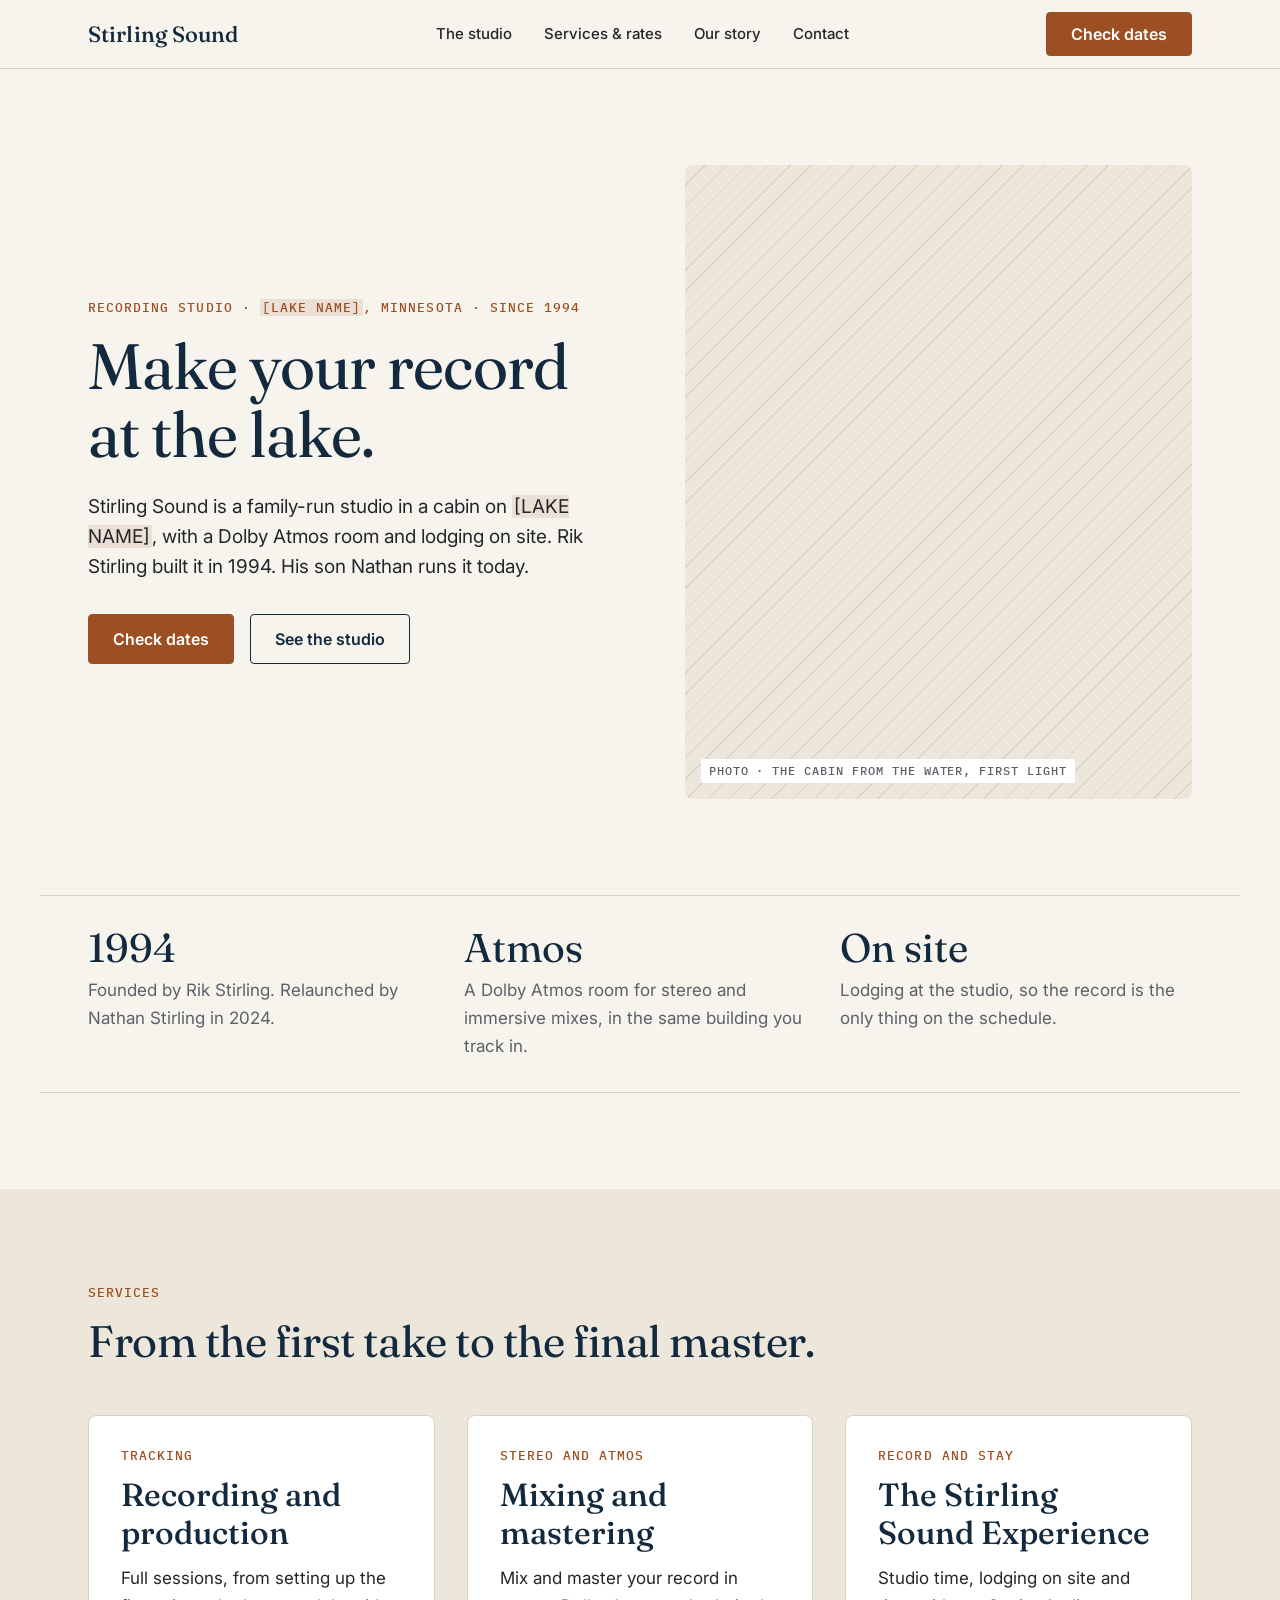
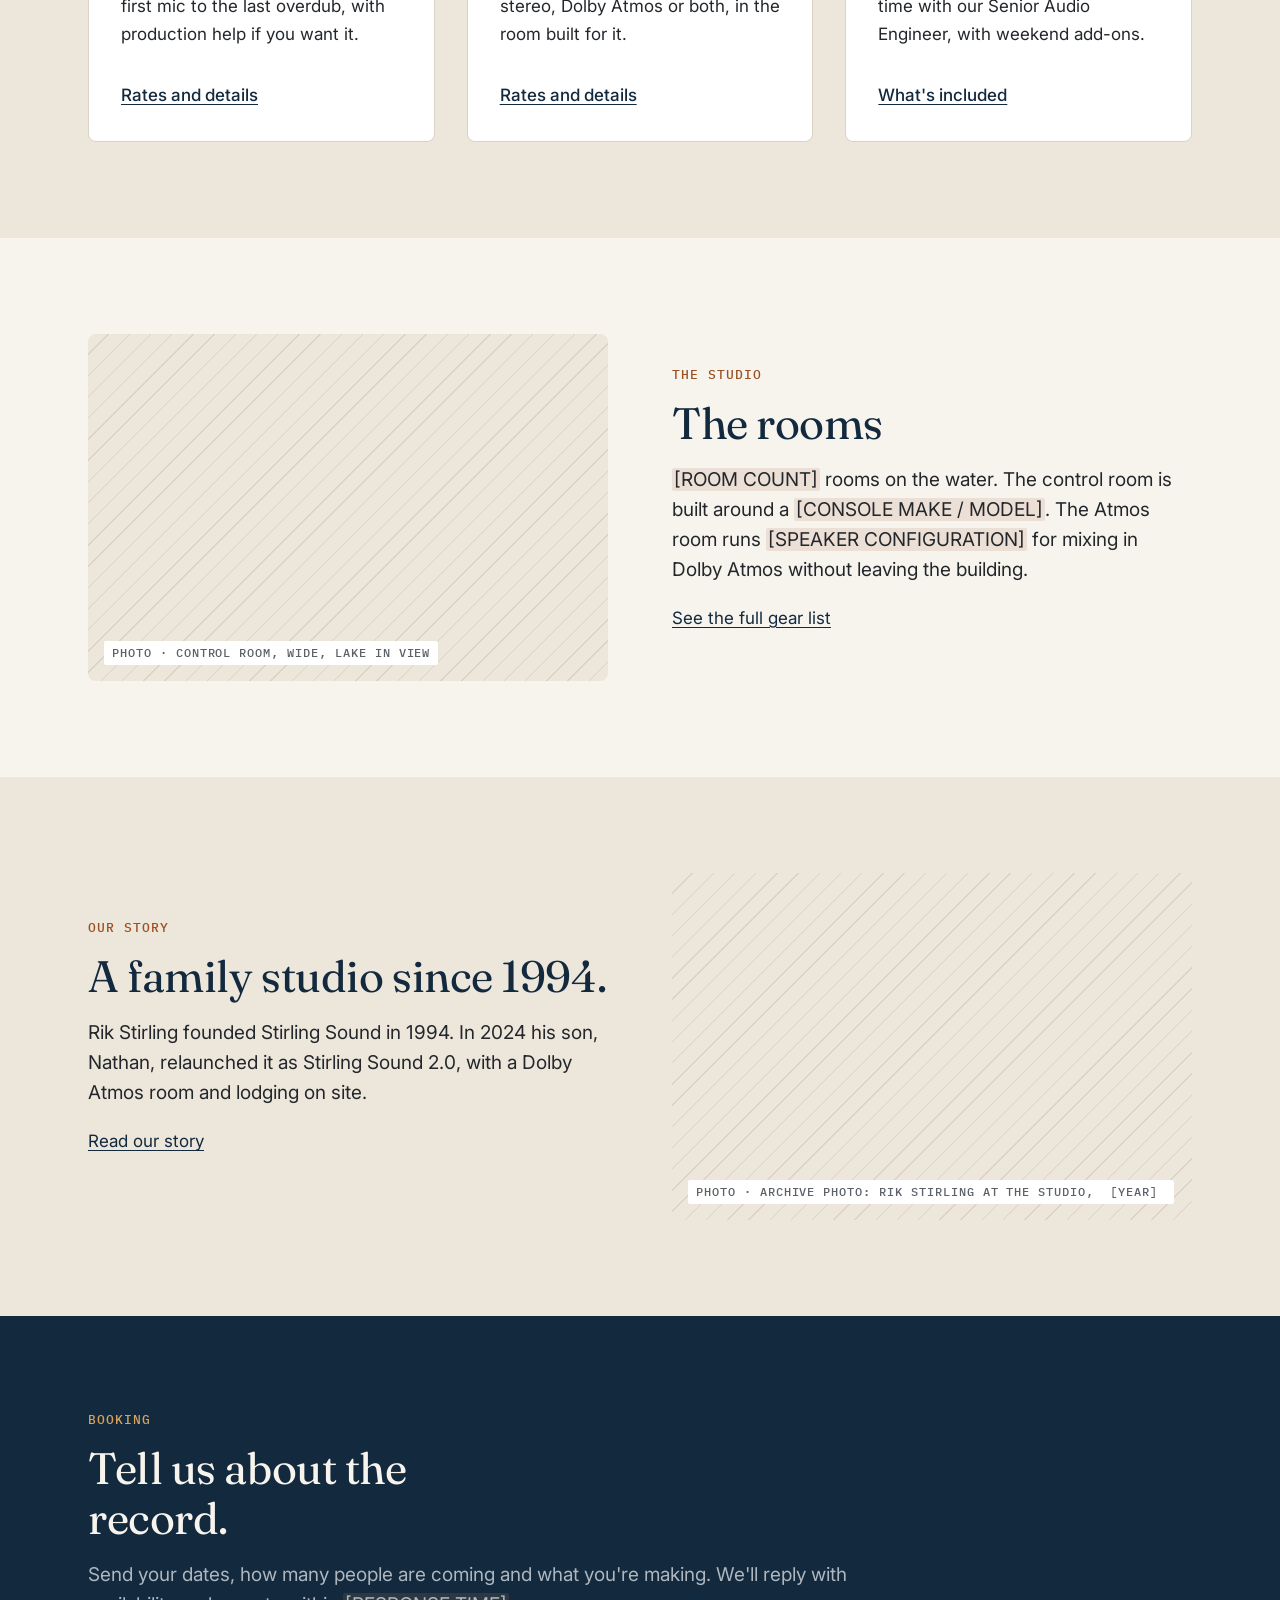
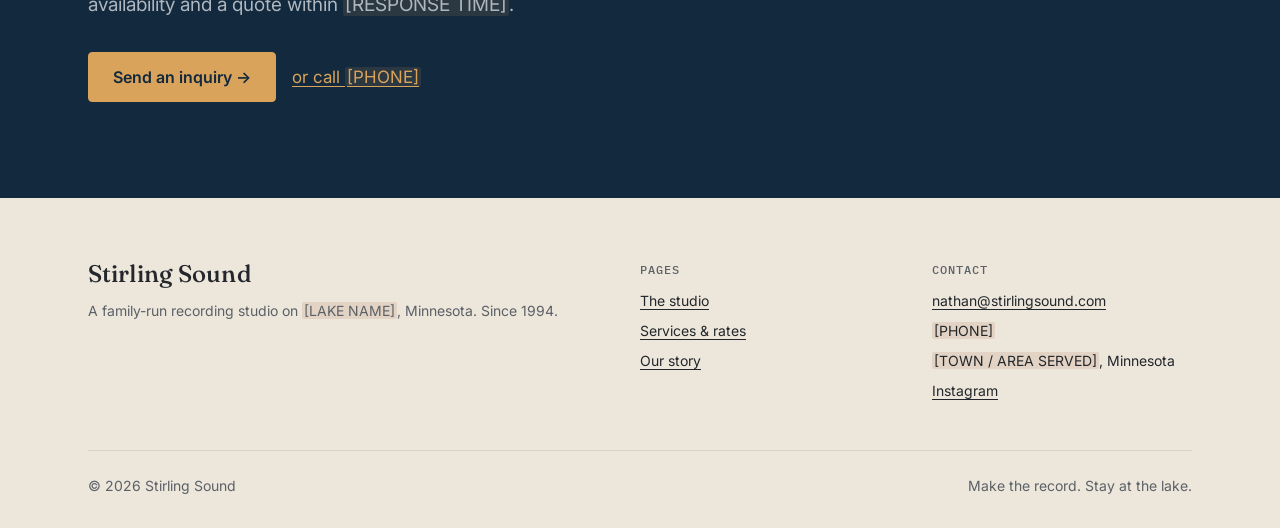
==== index.html @ 642d7609 "Phase 2 draft: Home, Services & rates, Our story, Studio/gear pages Shared header, footer and bookin" ====
<!doctype html>
<html lang="en">
<head>
<meta charset="utf-8">
<meta name="viewport" content="width=device-width, initial-scale=1">
<title>Stirling Sound | Recording studio on a Minnesota lake, since 1994</title>
<meta name="description" content="A family-run recording studio on a Minnesota lake, with a Dolby Atmos room and lodging on site. Since 1994.">
<meta name="robots" content="noindex"><!-- remove at launch -->
<link rel="preconnect" href="https://fonts.googleapis.com">
<link rel="preconnect" href="https://fonts.gstatic.com" crossorigin>
<link href="https://fonts.googleapis.com/css2?family=Fraunces:opsz,wght@9..144,400..600&family=IBM+Plex+Mono:wght@400;500&family=Inter:wght@400;500;600&display=swap" rel="stylesheet">
<link rel="stylesheet" href="css/tokens.css">
<link rel="stylesheet" href="css/base.css">
<link rel="stylesheet" href="css/site.css">
</head>
<body>
<a class="skip" href="#main">Skip to content</a>
<header class="site-header">
  <div class="container">
    <a class="wordmark" href="index.html" aria-current="page">Stirling Sound</a>
    <nav class="nav" aria-label="Main"><a href="gear.html">The studio</a><a href="services.html">Services &amp; rates</a><a href="about.html">Our story</a><a href="mailto:nathan@stirlingsound.com?subject=Studio%20Inquiry">Contact</a></nav>
    <a class="btn header-cta" href="mailto:nathan@stirlingsound.com?subject=Studio%20Inquiry">Check dates</a>
    <details class="menu">
      <summary aria-label="Open menu">Menu</summary>
      <nav class="menu-panel" aria-label="Main (mobile)">
        <a href="index.html" aria-current="page">Home</a><a href="gear.html">The studio</a><a href="services.html">Services &amp; rates</a><a href="about.html">Our story</a><a href="mailto:nathan@stirlingsound.com?subject=Studio%20Inquiry">Contact</a>
        <a class="btn" href="mailto:nathan@stirlingsound.com?subject=Studio%20Inquiry">Check dates</a>
      </nav>
    </details>
  </div>
</header>
<main id="main">

<section class="hero">
  <div class="container hero-grid">
    <div>
      <p class="eyebrow">Recording studio · <span class="tbd">[LAKE NAME]</span>, Minnesota · Since 1994</p>
      <h1>Make your record at the lake.</h1>
      <p class="lead">Stirling Sound is a family-run studio in a cabin on <span class="tbd">[LAKE NAME]</span>, with a Dolby Atmos room and lodging on site. Rik Stirling built it in 1994. His son Nathan runs it today.</p>
      <div class="btn-row"><a class="btn" href="mailto:nathan@stirlingsound.com?subject=Studio%20Inquiry">Check dates</a><a class="btn btn--secondary" href="gear.html">See the studio</a></div>
    </div>
    <div class="ph ph--tall" role="img" aria-label="Photo placeholder: The cabin from the water, first light"><span>Photo · The cabin from the water, first light</span></div>
  </div>
</section>

<section class="section" style="padding-top:0" aria-label="At a glance">
  <div class="container facts">
    <div class="fact"><div class="num">1994</div><p>Founded by Rik Stirling. Relaunched by Nathan Stirling in 2024.</p></div>
    <div class="fact"><div class="num">Atmos</div><p>A Dolby Atmos room for stereo and immersive mixes, in the same building you track in.</p></div>
    <div class="fact"><div class="num">On site</div><p>Lodging at the studio, so the record is the only thing on the schedule.</p></div>
  </div>
</section>

<section class="section section--alt" aria-labelledby="svc-title">
  <div class="container">
    <div class="section-head">
      <p class="eyebrow">Services</p>
      <h2 id="svc-title">From the first take to the final master.</h2>
    </div>
    <div class="grid grid--3">
      <article class="card card--flex">
        <p class="eyebrow">Tracking</p>
        <h3>Recording and production</h3>
        <p>Full sessions, from setting up the first mic to the last overdub, with production help if you want it.</p>
        <a class="card-link" href="services.html#recording">Rates and details</a>
      </article>
      <article class="card card--flex">
        <p class="eyebrow">Stereo and Atmos</p>
        <h3>Mixing and mastering</h3>
        <p>Mix and master your record in stereo, Dolby Atmos or both, in the room built for it.</p>
        <a class="card-link" href="services.html#mixing">Rates and details</a>
      </article>
      <article class="card card--flex">
        <p class="eyebrow">Record and stay</p>
        <h3>The Stirling Sound Experience</h3>
        <p>Studio time, lodging on site and time with our Senior Audio Engineer, with weekend add-ons.</p>
        <a class="card-link" href="services.html#experience">What's included</a>
      </article>
    </div>
  </div>
</section>

<section class="section" aria-labelledby="rooms-title">
  <div class="container split">
    <div class="ph " role="img" aria-label="Photo placeholder: Control room, wide, lake in view"><span>Photo · Control room, wide, lake in view</span></div>
    <div>
      <p class="eyebrow">The studio</p>
      <h2 id="rooms-title">The rooms</h2>
      <p class="lead"><span class="tbd">[ROOM COUNT]</span> rooms on the water. The control room is built around a <span class="tbd">[CONSOLE MAKE / MODEL]</span>. The Atmos room runs <span class="tbd">[SPEAKER CONFIGURATION]</span> for mixing in Dolby Atmos without leaving the building.</p>
      <p><a href="gear.html">See the full gear list</a></p>
    </div>
  </div>
</section>

<section class="section section--alt" aria-labelledby="story-title">
  <div class="container split split--flip">
    <div class="ph " role="img" aria-label="Photo placeholder: Archive photo: Rik Stirling at the studio, [YEAR]"><span>Photo · Archive photo: Rik Stirling at the studio, <span class="tbd">[YEAR]</span></span></div>
    <div>
      <p class="eyebrow">Our story</p>
      <h2 id="story-title">A family studio since 1994.</h2>
      <p class="lead">Rik Stirling founded Stirling Sound in 1994. In 2024 his son, Nathan, relaunched it as Stirling Sound 2.0, with a Dolby Atmos room and lodging on site.</p>
      <p><a href="about.html">Read our story</a></p>
    </div>
  </div>
</section>

<section class="section cta-band" data-theme="lake" aria-labelledby="cta-title">
  <div class="container">
    <p class="eyebrow">Booking</p>
    <h2 id="cta-title">Tell us about the record.</h2>
    <p class="lead">Send your dates, how many people are coming and what you're making. We'll reply with availability and a quote within <span class="tbd">[RESPONSE TIME]</span>.</p>
    <div class="btn-row"><a class="btn" href="mailto:nathan@stirlingsound.com?subject=Studio%20Inquiry">Send an inquiry &rarr;</a><a href="tel:+1[PHONE]">or call <span class="tbd">[PHONE]</span></a></div>
  </div>
</section>
</main>
<footer class="site-footer">
  <div class="container">
    <div class="footer-grid">
      <div class="footer-brand">
        <a class="wordmark" href="index.html">Stirling Sound</a>
        <p>A family-run recording studio on <span class="tbd">[LAKE NAME]</span>, Minnesota. Since 1994.</p>
      </div>
      <div>
        <h2>Pages</h2>
        <ul><li><a href="gear.html">The studio</a></li><li><a href="services.html">Services &amp; rates</a></li><li><a href="about.html">Our story</a></li></ul>
      </div>
      <div>
        <h2>Contact</h2>
        <ul>
          <li><a href="mailto:nathan@stirlingsound.com?subject=Studio%20Inquiry">nathan@stirlingsound.com</a></li>
          <li><span class="tbd">[PHONE]</span></li>
          <li><span class="tbd">[TOWN / AREA SERVED]</span>, Minnesota</li>
          <li><a href="https://www.instagram.com/[INSTAGRAM HANDLE]/">Instagram</a></li>
        </ul>
      </div>
    </div>
    <div class="footer-base"><span>&copy; 2026 Stirling Sound</span><span>Make the record. Stay at the lake.</span></div>
  </div>
</footer>
</body>
</html>
---- css/tokens.css ----
/* ==========================================================================
   Stirling Sound — tokens.css
   Brand tokens for stirlingsound.com (plain HTML/CSS).
   Load fonts first, in <head>:
   <link rel="preconnect" href="https://fonts.googleapis.com">
   <link rel="preconnect" href="https://fonts.gstatic.com" crossorigin>
   <link href="https://fonts.googleapis.com/css2?family=Fraunces:opsz,wght@9..144,400..600&family=IBM+Plex+Mono:wght@400;500&family=Inter:wght@400;500;600&display=swap" rel="stylesheet">
   ========================================================================== */

:root {
  /* ---- Palette (raw) -------------------------------------------------- */
  --lake-900: #13293D;   /* anchor: deep lake navy */
  --lake-700: #1C3A52;   /* raised surfaces on navy */
  --lake-500: #2E6A96;   /* focus ring on light */
  --lake-line: #2E4A61;  /* hairlines on navy (decorative) */
  --pine-800: #1E3B33;   /* dark pine: alternate dark ground */
  --cedar-600: #9C4F22;  /* cedar: CTA on light */
  --cedar-700: #7F3F19;  /* cedar hover / pressed */
  --amber-400: #D9A35B;  /* early light: accent + CTA on dark ONLY */
  --amber-300: #E6B877;  /* amber hover on dark */
  --birch-50: #F7F4EE;   /* page background */
  --mist-100: #ECE6DB;   /* alternate light section */
  --paper: #FFFFFF;      /* cards, fields */
  --charcoal-900: #23272B; /* body text */
  --stone-600: #5B6167;  /* secondary text on light */
  --fog-300: #AEB7BF;    /* secondary text on navy */
  --line-200: #D9D2C5;   /* hairlines on light (decorative) */
  --steel-400: #7D8287;  /* field borders on light (3:1+) */
  --steel-300: #7E93A6;  /* field borders on navy (3:1+) */
  --red-600: #A3261F;
  --red-300: #F0907F;
  --green-600: #2F6B45;
  --green-300: #86C9A0;

  /* ---- Semantic (light / default) ------------------------------------- */
  --color-bg: var(--birch-50);
  --color-surface: var(--paper);
  --color-surface-alt: var(--mist-100);
  --color-text: var(--charcoal-900);          /* 13.7:1 on birch */
  --color-text-muted: var(--stone-600);       /* 5.7:1 on birch */
  --color-heading: var(--lake-900);           /* 13.6:1 on birch */
  --color-accent: var(--cedar-600);           /* 5.4:1 on birch */
  --color-cta-bg: var(--cedar-600);
  --color-cta-bg-hover: var(--cedar-700);
  --color-cta-text: var(--paper);             /* 5.9:1 on cedar */
  --color-link: var(--lake-900);
  --color-line: var(--line-200);
  --color-field-border: var(--steel-400);     /* 3.5:1 on birch */
  --color-focus: var(--lake-500);             /* 5.3:1 on birch */
  --color-error: var(--red-600);
  --color-success: var(--green-600);

  /* ---- Type ----------------------------------------------------------- */
  --font-serif: "Fraunces", Georgia, "Times New Roman", serif;
  --font-sans: "Inter", system-ui, -apple-system, "Segoe UI", Roboto, sans-serif;
  --font-mono: "IBM Plex Mono", ui-monospace, Menlo, Consolas, monospace;

  /* Mobile-first sizes (under 768px) */
  --fs-h1: 2.5rem;     --lh-h1: 1.1;    /* 40/44 */
  --fs-h2: 2rem;       --lh-h2: 1.1875; /* 32/38 */
  --fs-h3: 1.625rem;   --lh-h3: 1.23;   /* 26/32 */
  --fs-h4: 1.3125rem;  --lh-h4: 1.33;   /* 21/28 */
  --fs-h5: 1.125rem;   --lh-h5: 1.44;   /* 18/26 */
  --fs-h6: 1rem;       --lh-h6: 1.5;    /* 16/24 */
  --fs-body-lg: 1.125rem; --lh-body-lg: 1.56; /* 18/28 */
  --fs-body: 1rem;     --lh-body: 1.625;      /* 16/26 */
  --fs-small: 0.875rem; --lh-small: 1.57;     /* 14/22 */
  --fs-label: 0.8125rem; --lh-label: 1.23;    /* 13/16 */
  --fs-label-sm: 0.75rem;                     /* 12/16 */
  --fs-spec: 0.875rem; --lh-spec: 1.57;       /* 14/22 */

  --fw-regular: 400;
  --fw-medium: 500;
  --fw-semibold: 600;
  --tracking-display: -0.015em;
  --tracking-label: 0.08em;

  /* ---- Space, radius, layout ----------------------------------------- */
  --space-1: 4px;  --space-2: 8px;  --space-3: 12px; --space-4: 16px;
  --space-5: 24px; --space-6: 32px; --space-7: 48px; --space-8: 64px;
  --space-9: 96px; --space-10: 128px;

  --radius-sm: 2px;    /* tags */
  --radius-md: 4px;    /* buttons, fields */
  --radius-lg: 8px;    /* cards, framed photos */
  --radius-pill: 999px; /* status pills only */

  --container-max: 1200px;
  --container-wide: 1440px;
  --measure: 68ch;
  --gutter: 20px;
  --section-pad: var(--space-8);

  --shadow-card: 0 1px 2px rgba(19, 41, 61, 0.06), 0 8px 24px rgba(19, 41, 61, 0.08);
  --focus-ring: 2px solid var(--color-focus);
  --focus-offset: 2px;
  --ease: cubic-bezier(0.2, 0, 0, 1);
  --duration: 160ms;
}

/* Desktop sizes (768px and up) */
@media (min-width: 768px) {
  :root {
    --fs-h1: 4rem;       --lh-h1: 1.0625; /* 64/68 */
    --fs-h2: 2.75rem;    --lh-h2: 1.136;  /* 44/50 */
    --fs-h3: 2rem;       --lh-h3: 1.1875; /* 32/38 */
    --fs-h4: 1.5rem;     --lh-h4: 1.25;   /* 24/30 */
    --fs-h5: 1.25rem;    --lh-h5: 1.4;    /* 20/28 */
    --fs-body-lg: 1.1875rem; --lh-body-lg: 1.58; /* 19/30 */
    --fs-body: 1.0625rem;    --lh-body: 1.65;    /* 17/28 */
    --gutter: 48px;
    --section-pad: var(--space-9);
  }
}

/* Dark "lake" sections: add data-theme="lake" (or .section--lake) to any block */
[data-theme="lake"],
.section--lake {
  --color-bg: var(--lake-900);
  --color-surface: var(--lake-700);
  --color-surface-alt: var(--pine-800);
  --color-text: var(--birch-50);              /* 13.6:1 */
  --color-text-muted: var(--fog-300);         /* 7.3:1 */
  --color-heading: var(--birch-50);
  --color-accent: var(--amber-400);           /* 6.6:1 */
  --color-cta-bg: var(--amber-400);
  --color-cta-bg-hover: var(--amber-300);
  --color-cta-text: var(--lake-900);          /* 6.6:1 on amber */
  --color-link: var(--amber-400);
  --color-line: var(--lake-line);
  --color-field-border: var(--steel-300);     /* 3.7:1 on lake-700 */
  --color-focus: var(--amber-400);
  --color-error: var(--red-300);
  --color-success: var(--green-300);
  background: var(--color-bg);
  color: var(--color-text);
}
---- css/base.css ----
/* Stirling Sound — base styles. Load after tokens.css.
   Uses semantic tokens only, so any block with data-theme="lake" flips to the dark palette. */

*, *::before, *::after { box-sizing: border-box; }
html { -webkit-text-size-adjust: 100%; scroll-behavior: smooth; }
@media (prefers-reduced-motion: reduce) { html { scroll-behavior: auto; } *, *::before, *::after { transition: none !important; } }
body {
  margin: 0;
  background: var(--color-bg);
  color: var(--color-text);
  font: var(--fw-regular) var(--fs-body)/var(--lh-body) var(--font-sans);
  -webkit-font-smoothing: antialiased;
}
img, video, svg { display: block; max-width: 100%; height: auto; }

/* ---- Type ---------------------------------------------------------- */
h1, h2, h3, h4 { font-family: var(--font-serif); color: var(--color-heading); margin: 0; }
h1 { font-size: var(--fs-h1); line-height: var(--lh-h1); font-weight: 400; letter-spacing: var(--tracking-display); }
h2 { font-size: var(--fs-h2); line-height: var(--lh-h2); font-weight: 400; letter-spacing: -0.01em; }
h3 { font-size: var(--fs-h3); line-height: var(--lh-h3); font-weight: 500; }
h4 { font-size: var(--fs-h4); line-height: var(--lh-h4); font-weight: 500; }
h5, h6 { font-family: var(--font-sans); font-weight: var(--fw-semibold); color: var(--color-heading); margin: 0; }
h5 { font-size: var(--fs-h5); line-height: var(--lh-h5); }
h6 { font-size: var(--fs-h6); line-height: var(--lh-h6); }
p { margin: 0 0 1em; max-width: var(--measure); }
.lead { font-size: var(--fs-body-lg); line-height: var(--lh-body-lg); }
.small { font-size: var(--fs-small); line-height: var(--lh-small); }
.muted { color: var(--color-text-muted); }
.eyebrow {
  font: var(--fw-medium) var(--fs-label)/var(--lh-label) var(--font-mono);
  letter-spacing: var(--tracking-label); text-transform: uppercase;
  color: var(--color-accent); margin: 0 0 var(--space-4);
}
.label-sm { font: var(--fw-medium) var(--fs-label-sm)/1.33 var(--font-mono); letter-spacing: var(--tracking-label); text-transform: uppercase; color: var(--color-text-muted); }
.spec { font: var(--fw-regular) var(--fs-spec)/var(--lh-spec) var(--font-mono); font-variant-numeric: tabular-nums; }

a { color: var(--color-link); text-decoration: underline; text-decoration-thickness: 1px; text-underline-offset: 3px; }
a:hover { text-decoration-color: var(--color-accent); text-decoration-thickness: 2px; }
:focus-visible { outline: var(--focus-ring); outline-offset: var(--focus-offset); }

/* ---- Layout -------------------------------------------------------- */
.container { width: 100%; max-width: var(--container-max); margin-inline: auto; padding-inline: var(--gutter); }
.container--wide { max-width: var(--container-wide); }
.section { padding-block: var(--section-pad); background: var(--color-bg); color: var(--color-text); }
.section--alt { background: var(--color-surface-alt); }
.stack > * + * { margin-top: var(--space-5); }

/* ---- Buttons ------------------------------------------------------- */
.btn {
  display: inline-flex; align-items: center; justify-content: center; gap: var(--space-2);
  min-height: 48px; padding: 14px var(--space-5);
  border: 1.5px solid var(--color-cta-bg); border-radius: var(--radius-md);
  background: var(--color-cta-bg); color: var(--color-cta-text);
  font: var(--fw-semibold) 1rem/1.25 var(--font-sans); text-decoration: none; cursor: pointer;
  transition: background-color var(--duration) var(--ease), border-color var(--duration) var(--ease), color var(--duration) var(--ease);
}
.btn:hover { background: var(--color-cta-bg-hover); border-color: var(--color-cta-bg-hover); text-decoration: none; }
.btn--secondary { background: transparent; color: var(--color-heading); border-color: var(--color-heading); }
.btn--secondary:hover { background: var(--color-heading); color: var(--color-bg); border-color: var(--color-heading); }
.btn--block { width: 100%; }
.btn-row { display: flex; flex-wrap: wrap; gap: var(--space-4); align-items: center; }
@media (max-width: 767px) { .btn-row .btn { width: 100%; } }

/* ---- Cards --------------------------------------------------------- */
.card {
  background: var(--color-surface); border: 1px solid var(--color-line);
  border-radius: var(--radius-lg); padding: var(--space-5);
  transition: box-shadow var(--duration) var(--ease);
}
.card:hover { box-shadow: var(--shadow-card); }
@media (min-width: 768px) { .card { padding: var(--space-6); } }
.rate { font: var(--fw-medium) 1.25rem/1.4 var(--font-mono); font-variant-numeric: tabular-nums; color: var(--color-heading); margin: var(--space-5) 0 0; }
.rate small { font-size: var(--fs-label); font-weight: 400; color: var(--color-text-muted); }
.rule-list { list-style: none; padding: 0; margin: var(--space-5) 0; }
.rule-list li { padding: var(--space-3) 0; border-top: 1px solid var(--color-line); }
.rule-list li:last-child { border-bottom: 1px solid var(--color-line); }
.gear-table { width: 100%; border-collapse: collapse; font: var(--fw-regular) var(--fs-spec)/var(--lh-spec) var(--font-mono); font-variant-numeric: tabular-nums; }
.gear-table th { text-align: left; font: var(--fw-medium) var(--fs-label-sm)/1.33 var(--font-mono); letter-spacing: var(--tracking-label); text-transform: uppercase; color: var(--color-text-muted); padding-bottom: var(--space-2); }
.gear-table td { padding: 10px 0; border-top: 1px solid var(--color-line); vertical-align: top; }
.gear-table tr:last-child td { border-bottom: 1px solid var(--color-line); }
.gear-table td:last-child { text-align: right; color: var(--color-text-muted); padding-left: var(--space-4); }
.photo { border-radius: var(--radius-lg); overflow: hidden; }
.photo img { width: 100%; height: 100%; object-fit: cover; }
.scrim { position: relative; }
.scrim::after { content: ""; position: absolute; inset: 0; background: rgba(19, 41, 61, 0.55); pointer-events: none; }

/* ---- Forms --------------------------------------------------------- */
.field { display: grid; gap: var(--space-2); margin-bottom: var(--space-5); }
.field label, .field legend { font: var(--fw-medium) var(--fs-label)/var(--lh-label) var(--font-mono); letter-spacing: var(--tracking-label); text-transform: uppercase; color: var(--color-text); }
.field fieldset { border: 0; padding: 0; margin: 0; }
.req { color: var(--color-accent); }
.input {
  width: 100%; min-height: 48px; padding: 12px 14px;
  background: var(--color-surface); color: var(--color-text);
  border: 1px solid var(--color-field-border); border-radius: var(--radius-md);
  font: var(--fw-regular) 1rem/1.5 var(--font-sans); /* 16px: no iOS zoom */
}
.input::placeholder { color: var(--color-text-muted); }
.input:focus { outline: 2px solid var(--color-focus); outline-offset: 0; border-color: var(--color-focus); }
.input[aria-invalid="true"] { border: 2px solid var(--color-error); }
textarea.input { min-height: 120px; resize: vertical; }
.help { font-size: var(--fs-small); line-height: var(--lh-small); color: var(--color-text-muted); margin: 0; }
.error { font-size: var(--fs-small); line-height: var(--lh-small); color: var(--color-error); font-weight: var(--fw-medium); margin: 0; }
.success { padding: var(--space-5); border: 1px solid var(--color-success); border-radius: var(--radius-md); color: var(--color-success); }
.choice { display: inline-flex; align-items: center; gap: var(--space-2); margin-right: var(--space-5); }
.choice input { width: 20px; height: 20px; accent-color: var(--color-cta-bg); }
.hp { position: absolute; left: -9999px; } /* StaticForms honeypot */
@media (min-width: 768px) { .field-row { display: grid; grid-template-columns: 1fr 1fr; gap: 0 var(--space-5); } }

/* ---- Utilities ----------------------------------------------------- */
.visually-hidden { position: absolute !important; width: 1px; height: 1px; overflow: hidden; clip: rect(0 0 0 0); white-space: nowrap; }
---- css/site.css ----
/* Stirling Sound — site layout. Load after tokens.css and base.css. Semantic tokens only. */

/* ---- Skip link ----------------------------------------------------- */
.skip { position: absolute; left: var(--space-4); top: -100px; z-index: 100; background: var(--color-surface); padding: var(--space-3) var(--space-4); border-radius: var(--radius-md); }
.skip:focus { top: var(--space-4); }

/* ---- Header -------------------------------------------------------- */
.site-header { position: sticky; top: 0; z-index: 50; background: var(--color-bg); border-bottom: 1px solid var(--color-line); }
.site-header .container { display: flex; align-items: center; justify-content: space-between; gap: var(--space-4); min-height: 68px; }
.wordmark { font: 500 1.375rem/1 var(--font-serif); color: var(--color-heading); text-decoration: none; letter-spacing: .005em; white-space: nowrap; }
.wordmark:hover { text-decoration: none; }
.nav { display: none; }
.nav a { color: var(--color-text); text-decoration: none; font-weight: var(--fw-medium); font-size: .9375rem; padding: var(--space-2) 0; }
.nav a:hover { color: var(--color-heading); text-decoration: underline; text-underline-offset: 6px; text-decoration-color: var(--color-accent); }
.nav a[aria-current="page"] { color: var(--color-heading); text-decoration: underline; text-underline-offset: 6px; text-decoration-thickness: 2px; text-decoration-color: var(--color-accent); }
.header-cta { display: none; }

/* Mobile menu (no JS) */
.menu { position: relative; }
.menu summary { list-style: none; cursor: pointer; font: var(--fw-medium) var(--fs-label)/1 var(--font-mono); letter-spacing: var(--tracking-label); text-transform: uppercase; color: var(--color-heading); padding: var(--space-3) var(--space-4); border: 1px solid var(--color-field-border); border-radius: var(--radius-md); min-height: 44px; display: flex; align-items: center; }
.menu summary::-webkit-details-marker { display: none; }
.menu[open] summary { background: var(--color-surface-alt); }
.menu-panel { position: absolute; right: 0; top: calc(100% + var(--space-2)); width: min(86vw, 320px); background: var(--color-surface); border: 1px solid var(--color-line); border-radius: var(--radius-lg); box-shadow: var(--shadow-card); padding: var(--space-4); display: grid; gap: var(--space-1); }
.menu-panel a { color: var(--color-text); text-decoration: none; font-weight: var(--fw-medium); padding: var(--space-3) var(--space-2); border-radius: var(--radius-sm); }
.menu-panel a[aria-current="page"] { color: var(--color-heading); background: var(--color-surface-alt); }
.menu-panel .btn { margin-top: var(--space-3); color: var(--color-cta-text); }

@media (min-width: 900px) {
  .nav { display: flex; gap: var(--space-6); align-items: center; }
  .header-cta { display: inline-flex; min-height: 44px; padding-block: 10px; }
  .menu { display: none; }
}

/* ---- Page hero ----------------------------------------------------- */
.hero { padding-block: var(--space-7) var(--space-8); }
.hero-grid { display: grid; gap: var(--space-6); align-items: center; }
.hero-grid .ph { order: -1; }
.hero h1 { max-width: 14ch; }
.hero .lead { margin-top: var(--space-5); }
.hero .btn-row { margin-top: var(--space-6); }
@media (min-width: 768px) {
  .hero { padding-block: var(--space-9); }
  .hero-grid { grid-template-columns: 1.05fr 1fr; gap: var(--space-8); }
  .hero-grid .ph { order: 0; }
}
.page-hero { padding-block: var(--space-8) var(--space-7); }
.page-hero h1 { max-width: 18ch; }
.page-hero .lead { margin-top: var(--space-5); }
@media (min-width: 768px) { .page-hero { padding-block: var(--space-9) var(--space-8); } }

/* ---- Photo placeholder (replace with <img> when photos arrive) ------ */
.ph { position: relative; background: var(--color-surface-alt); border-radius: var(--radius-lg); overflow: hidden; display: flex; align-items: flex-end; padding: var(--space-4); aspect-ratio: 3 / 2; }
.ph::before { content: ""; position: absolute; inset: 0; background: repeating-linear-gradient(135deg, transparent 0 14px, var(--color-line) 14px 15px); }
.ph span { position: relative; font: var(--fw-medium) var(--fs-label-sm)/1.33 var(--font-mono); letter-spacing: var(--tracking-label); text-transform: uppercase; color: var(--color-text-muted); background: var(--color-surface); padding: 4px 8px; border-radius: var(--radius-sm); }
.ph--tall { aspect-ratio: 4 / 5; }
.ph--wide { aspect-ratio: 16 / 9; }
.ph--square { aspect-ratio: 1; }

/* ---- Section heads and grids --------------------------------------- */
.section-head { max-width: 46rem; margin-bottom: var(--space-7); }
.section-head .lead { margin-top: var(--space-4); }
.grid { display: grid; gap: var(--space-5); }
@media (min-width: 768px) {
  .grid--2 { grid-template-columns: repeat(2, 1fr); }
  .grid--3 { grid-template-columns: repeat(3, 1fr); }
  .grid { gap: var(--space-6); }
}
.split { display: grid; gap: var(--space-6); align-items: center; }
@media (min-width: 768px) { .split { grid-template-columns: 1fr 1fr; gap: var(--space-8); } .split--flip > :first-child { order: 2; } }

/* Fact strip */
.facts { display: grid; gap: var(--space-5); padding-block: var(--space-6); border-block: 1px solid var(--color-line); }
.fact .num { font: 400 2.5rem/1 var(--font-serif); color: var(--color-heading); }
.fact p { margin: var(--space-2) 0 0; color: var(--color-text-muted); }
@media (min-width: 768px) { .facts { grid-template-columns: repeat(3, 1fr); } }

/* Service / room cards */
.card h3, .card h4 { margin-bottom: var(--space-3); }
.card .eyebrow { margin-bottom: var(--space-3); }
.card .ph { margin: calc(var(--space-5) * -1) calc(var(--space-5) * -1) var(--space-5); border-radius: var(--radius-lg) var(--radius-lg) 0 0; }
@media (min-width: 768px) { .card .ph { margin: calc(var(--space-6) * -1) calc(var(--space-6) * -1) var(--space-5); } }
.card-link { margin-top: var(--space-4); display: inline-block; font-weight: var(--fw-medium); }
.card--flex { display: flex; flex-direction: column; }
.card--flex .btn { margin-top: auto; }
.card--feature { border-color: var(--color-surface); }

/* Steps */
.steps { counter-reset: step; list-style: none; padding: 0; margin: 0; display: grid; gap: var(--space-5); }
.steps li { counter-increment: step; padding-top: var(--space-4); border-top: 1px solid var(--color-line); }
.steps li::before { content: "0" counter(step); display: block; font: var(--fw-medium) var(--fs-label)/1 var(--font-mono); letter-spacing: var(--tracking-label); color: var(--color-accent); margin-bottom: var(--space-3); }
.steps h3 { font-size: var(--fs-h4); line-height: var(--lh-h4); margin-bottom: var(--space-2); }
.steps p { margin: 0; }
@media (min-width: 768px) { .steps { grid-template-columns: repeat(4, 1fr); } }

/* Timeline */
.timeline { list-style: none; padding: 0; margin: 0; }
.timeline li { display: grid; gap: var(--space-2); padding-block: var(--space-6); border-top: 1px solid var(--color-line); }
.timeline li:last-child { border-bottom: 1px solid var(--color-line); }
.timeline .year { font: 400 3rem/1 var(--font-serif); color: var(--color-heading); }
.timeline h3 { font-size: var(--fs-h4); line-height: var(--lh-h4); margin-bottom: var(--space-2); }
.timeline p { margin: 0; }
@media (min-width: 768px) { .timeline li { grid-template-columns: 12rem 1fr; gap: var(--space-7); } .timeline .year { font-size: 4rem; } }

/* Person */
.person .ph { margin-bottom: var(--space-5); }
.person h3 { font-size: var(--fs-h4); line-height: var(--lh-h4); }
.person .role { margin: var(--space-1) 0 var(--space-4); }

/* Gear page */
.gear-nav { display: flex; flex-wrap: wrap; gap: var(--space-2); margin-top: var(--space-6); }
.gear-nav a { font: var(--fw-medium) var(--fs-label-sm)/1 var(--font-mono); letter-spacing: var(--tracking-label); text-transform: uppercase; text-decoration: none; color: var(--color-heading); border: 1px solid var(--color-field-border); border-radius: var(--radius-sm); padding: 10px 12px; }
.gear-nav a:hover { background: var(--color-heading); color: var(--color-bg); }
.gear-group { scroll-margin-top: 96px; }
.gear-group h3 { margin-bottom: var(--space-4); }
.note { margin-top: var(--space-6); padding: var(--space-5); background: var(--color-surface-alt); border-radius: var(--radius-md); }
.note p:last-child { margin-bottom: 0; }

/* Booking CTA band */
.cta-band h2 { max-width: 16ch; }
.cta-band .lead { color: var(--color-text-muted); margin-top: var(--space-4); }
.cta-band .btn-row { margin-top: var(--space-6); }

/* ---- Footer -------------------------------------------------------- */
.site-footer { background: var(--color-surface-alt); padding-block: var(--space-8) var(--space-6); font-size: var(--fs-small); line-height: var(--lh-small); }
.footer-grid { display: grid; gap: var(--space-6); }
.footer-grid h2 { font: var(--fw-medium) var(--fs-label-sm)/1.33 var(--font-mono); letter-spacing: var(--tracking-label); text-transform: uppercase; color: var(--color-text-muted); margin-bottom: var(--space-3); }
.footer-grid ul { list-style: none; padding: 0; margin: 0; display: grid; gap: var(--space-2); }
.footer-grid a { color: var(--color-text); }
.footer-brand .wordmark { font-size: 1.5rem; }
.footer-brand p { margin-top: var(--space-3); color: var(--color-text-muted); }
.footer-base { margin-top: var(--space-7); padding-top: var(--space-5); border-top: 1px solid var(--color-line); color: var(--color-text-muted); display: flex; flex-wrap: wrap; justify-content: space-between; gap: var(--space-3); }
@media (min-width: 768px) { .footer-grid { grid-template-columns: 2fr 1fr 1fr; } }

/* Placeholder marker: anything still waiting on the client */
.tbd { background: color-mix(in srgb, var(--color-accent) 12%, transparent); border-radius: 2px; padding: 0 2px; }

/* Spacing between a headline and the paragraph under it */
h1 + .lead, h2 + .lead, h2 + p { margin-top: var(--space-4); }
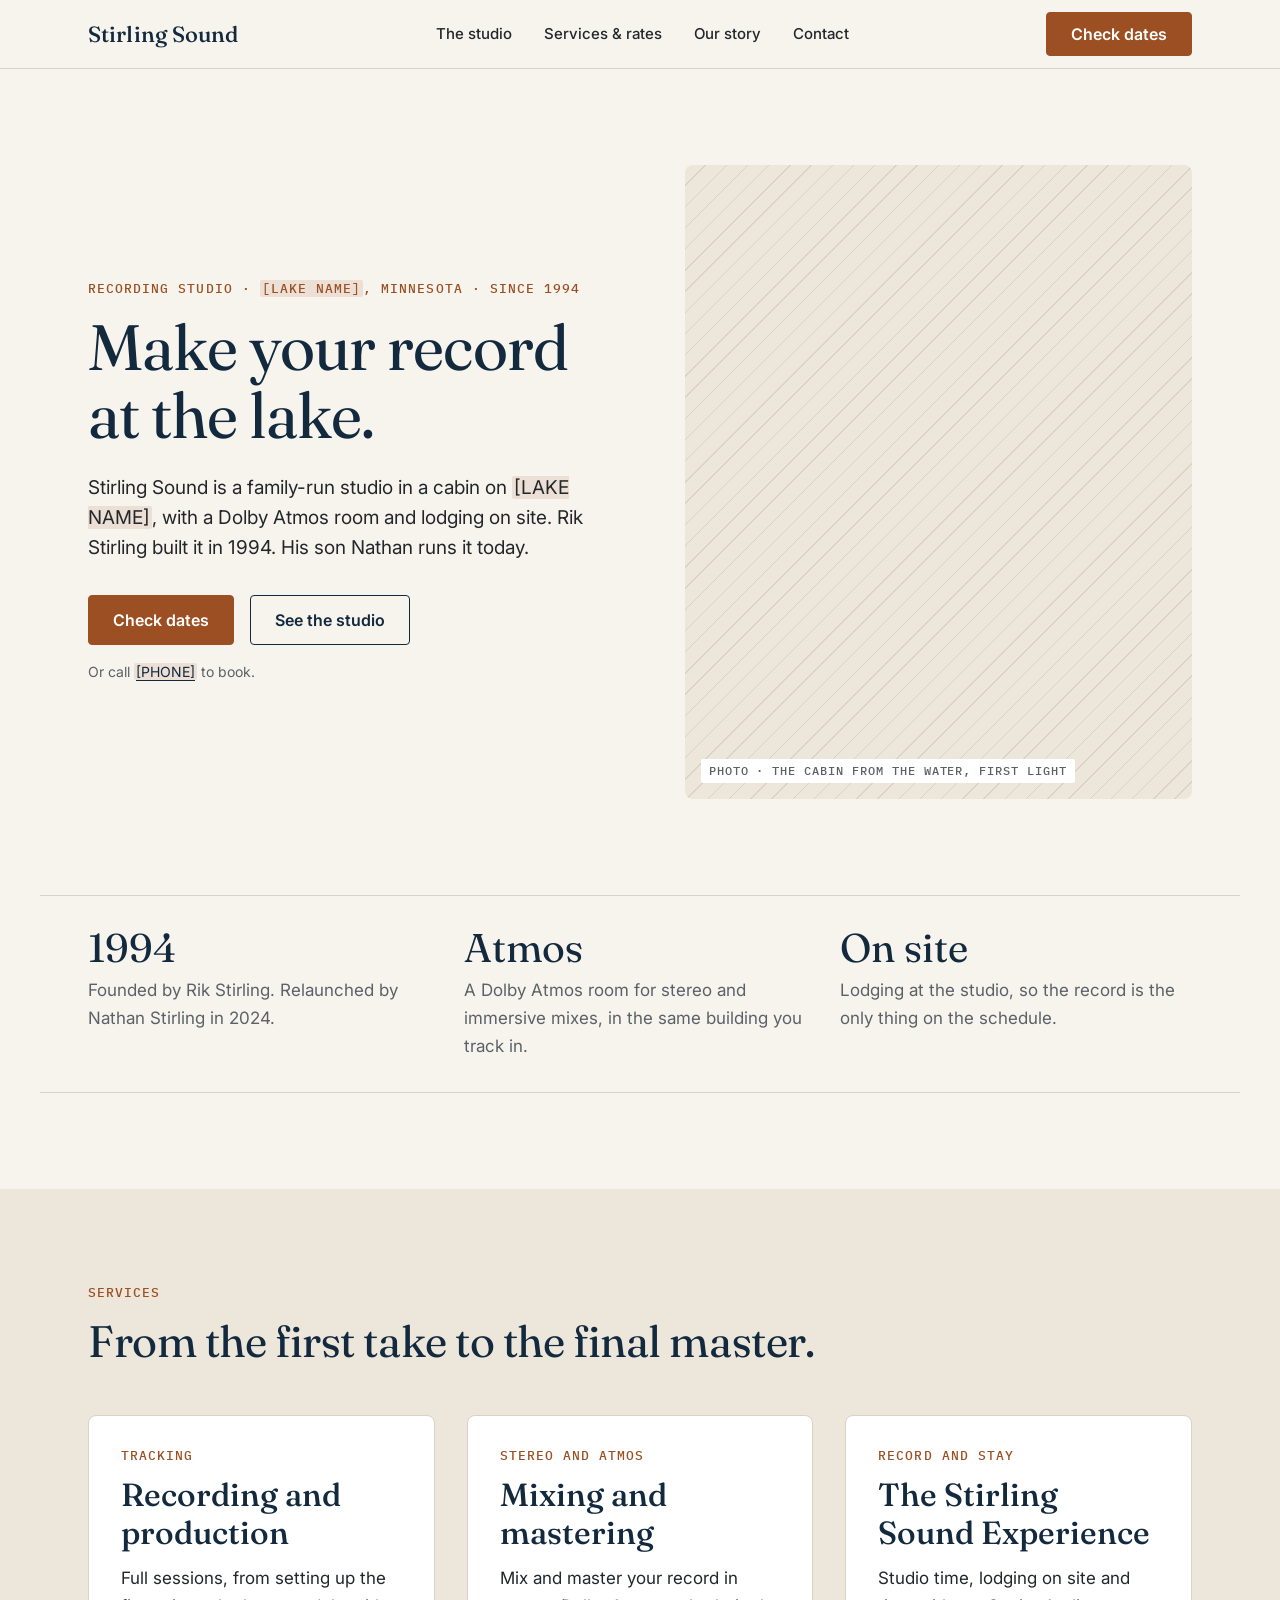
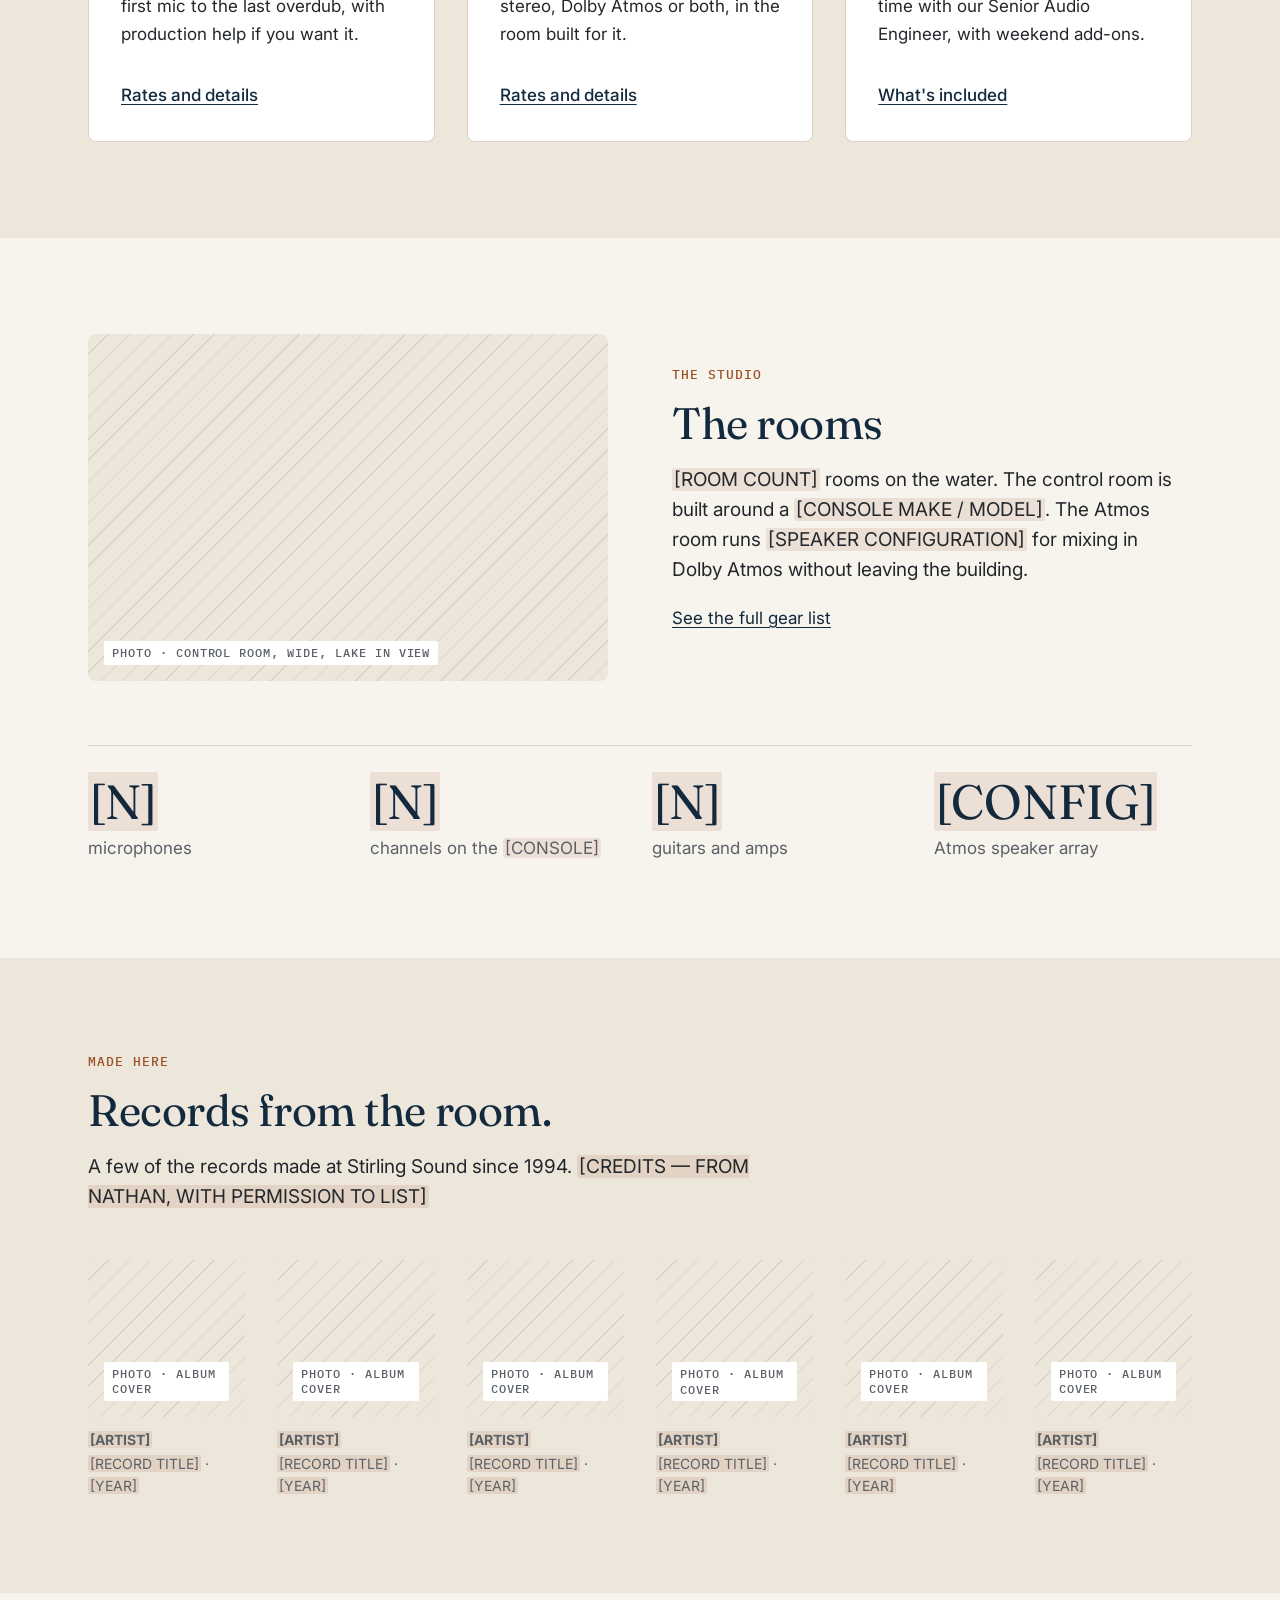
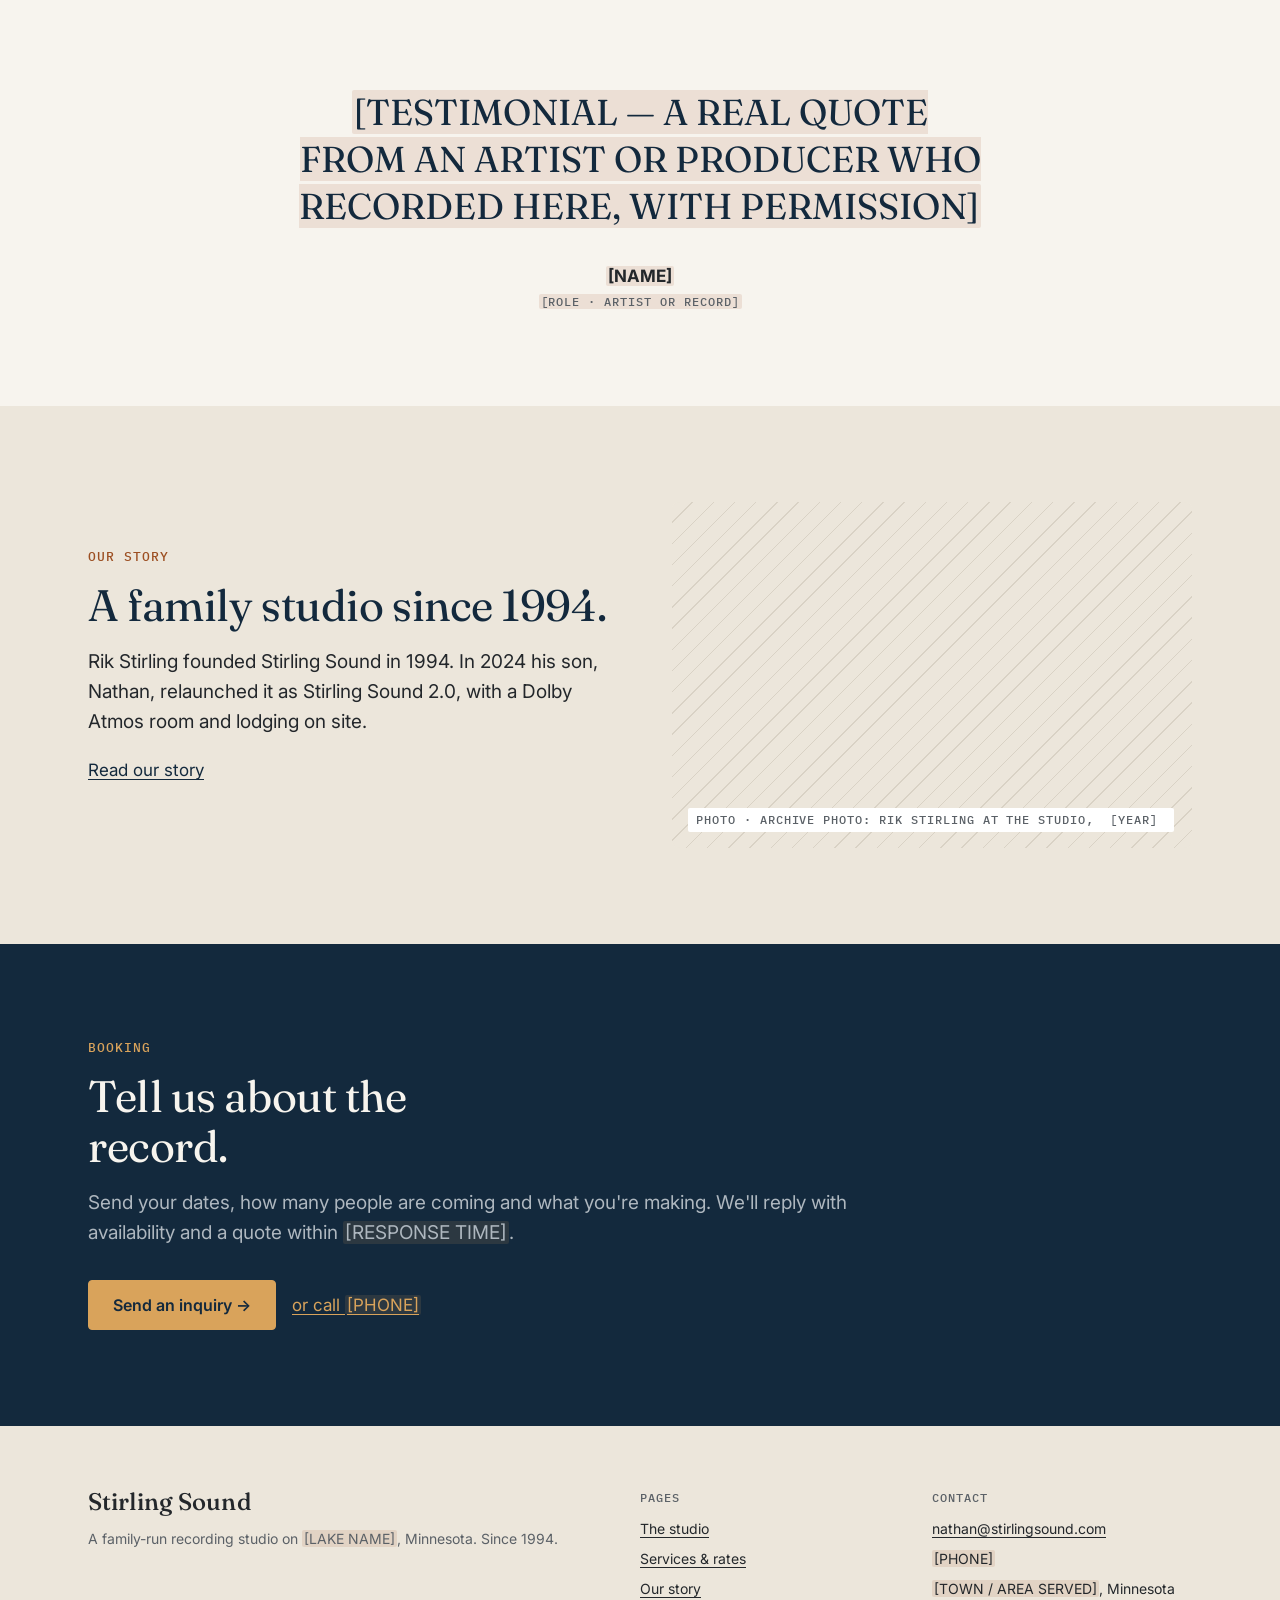
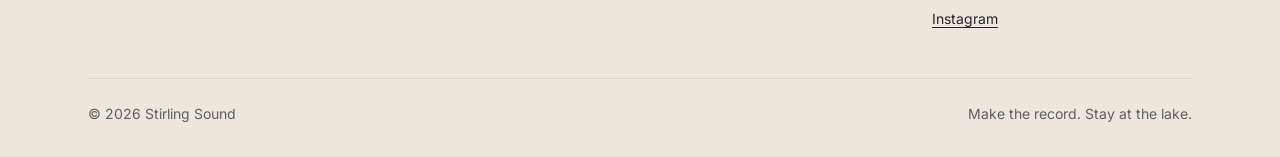
==== commit 4fa1cfe1: "Add credits, gear stats, testimonial, room facts, floor plan and gallery sections Home: hero phone l" ====
--- a/index.html
+++ b/index.html
@@ -38,6 +38,7 @@
       <h1>Make your record at the lake.</h1>
       <p class="lead">Stirling Sound is a family-run studio in a cabin on <span class="tbd">[LAKE NAME]</span>, with a Dolby Atmos room and lodging on site. Rik Stirling built it in 1994. His son Nathan runs it today.</p>
       <div class="btn-row"><a class="btn" href="mailto:nathan@stirlingsound.com?subject=Studio%20Inquiry">Check dates</a><a class="btn btn--secondary" href="gear.html">See the studio</a></div>
+      <p class="hero-call small muted">Or call <a href="tel:+1[PHONE]"><span class="tbd">[PHONE]</span></a> to book.</p>
     </div>
     <div class="ph ph--tall" role="img" aria-label="Photo placeholder: The cabin from the water, first light"><span>Photo · The cabin from the water, first light</span></div>
   </div>
@@ -90,6 +91,36 @@
       <p><a href="gear.html">See the full gear list</a></p>
     </div>
   </div>
+  <div class="container">
+    <ul class="stats" aria-label="Gear at a glance">
+      <li><span class="num"><span class="tbd">[N]</span></span> microphones</li>
+      <li><span class="num"><span class="tbd">[N]</span></span> channels on the <span class="tbd">[CONSOLE]</span></li>
+      <li><span class="num"><span class="tbd">[N]</span></span> guitars and amps</li>
+      <li><span class="num"><span class="tbd">[CONFIG]</span></span> Atmos speaker array</li>
+    </ul>
+  </div>
+</section>
+
+<section class="section section--alt" aria-labelledby="made-title">
+  <div class="container">
+    <div class="section-head">
+      <p class="eyebrow">Made here</p>
+      <h2 id="made-title">Records from the room.</h2>
+      <p class="lead">A few of the records made at Stirling Sound since 1994. <span class="tbd">[CREDITS — FROM NATHAN, WITH PERMISSION TO LIST]</span></p>
+    </div>
+    <ul class="covers"><li><figure><div class="ph ph--square" role="img" aria-label="Photo placeholder: Album cover"><span>Photo · Album cover</span></div><figcaption><strong><span class="tbd">[ARTIST]</span></strong><span><span class="tbd">[RECORD TITLE]</span> · <span class="tbd">[YEAR]</span></span></figcaption></figure></li><li><figure><div class="ph ph--square" role="img" aria-label="Photo placeholder: Album cover"><span>Photo · Album cover</span></div><figcaption><strong><span class="tbd">[ARTIST]</span></strong><span><span class="tbd">[RECORD TITLE]</span> · <span class="tbd">[YEAR]</span></span></figcaption></figure></li><li><figure><div class="ph ph--square" role="img" aria-label="Photo placeholder: Album cover"><span>Photo · Album cover</span></div><figcaption><strong><span class="tbd">[ARTIST]</span></strong><span><span class="tbd">[RECORD TITLE]</span> · <span class="tbd">[YEAR]</span></span></figcaption></figure></li><li><figure><div class="ph ph--square" role="img" aria-label="Photo placeholder: Album cover"><span>Photo · Album cover</span></div><figcaption><strong><span class="tbd">[ARTIST]</span></strong><span><span class="tbd">[RECORD TITLE]</span> · <span class="tbd">[YEAR]</span></span></figcaption></figure></li><li><figure><div class="ph ph--square" role="img" aria-label="Photo placeholder: Album cover"><span>Photo · Album cover</span></div><figcaption><strong><span class="tbd">[ARTIST]</span></strong><span><span class="tbd">[RECORD TITLE]</span> · <span class="tbd">[YEAR]</span></span></figcaption></figure></li><li><figure><div class="ph ph--square" role="img" aria-label="Photo placeholder: Album cover"><span>Photo · Album cover</span></div><figcaption><strong><span class="tbd">[ARTIST]</span></strong><span><span class="tbd">[RECORD TITLE]</span> · <span class="tbd">[YEAR]</span></span></figcaption></figure></li></ul>
+  </div>
+</section>
+
+<!-- Testimonials: real quotes only, attributed, with written permission. -->
+<section class="section" aria-labelledby="quote-title">
+  <div class="container">
+    <h2 id="quote-title" class="visually-hidden">What artists say</h2>
+    <figure class="quote">
+      <blockquote><p><span class="tbd">[TESTIMONIAL — A REAL QUOTE FROM AN ARTIST OR PRODUCER WHO RECORDED HERE, WITH PERMISSION]</span></p></blockquote>
+      <figcaption><strong><span class="tbd">[NAME]</span></strong><span class="label-sm"><span class="tbd">[ROLE · ARTIST OR RECORD]</span></span></figcaption>
+    </figure>
+  </div>
 </section>
 
 <section class="section section--alt" aria-labelledby="story-title">
@@ -130,7 +161,7 @@
           <li><a href="mailto:nathan@stirlingsound.com?subject=Studio%20Inquiry">nathan@stirlingsound.com</a></li>
           <li><span class="tbd">[PHONE]</span></li>
           <li><span class="tbd">[TOWN / AREA SERVED]</span>, Minnesota</li>
-          <li><a href="https://www.instagram.com/[INSTAGRAM HANDLE]/">Instagram</a></li>
+          <li><a href="https://www.instagram.com/stirlingsound/">Instagram</a></li>
         </ul>
       </div>
     </div>
--- a/css/site.css
+++ b/css/site.css
@@ -136,3 +136,41 @@
 
 /* Spacing between a headline and the paragraph under it */
 h1 + .lead, h2 + .lead, h2 + p { margin-top: var(--space-4); }
+
+/* ---- Hero phone line ----------------------------------------------- */
+.hero-call { margin: var(--space-4) 0 0; }
+
+/* ---- Gear by the numbers ------------------------------------------- */
+.stats { list-style: none; padding: var(--space-6) 0 0; margin: var(--space-8) 0 0; border-top: 1px solid var(--color-line); display: grid; grid-template-columns: repeat(2, minmax(0, 1fr)); gap: var(--space-5); color: var(--color-text-muted); }
+.stats .num { display: block; font: 400 2.25rem/1 var(--font-serif); color: var(--color-heading); margin-bottom: var(--space-2); font-variant-numeric: lining-nums tabular-nums; }
+@media (min-width: 768px) { .stats { grid-template-columns: repeat(4, minmax(0, 1fr)); } .stats .num { font-size: 3rem; } }
+
+/* ---- Made here: album covers --------------------------------------- */
+.covers { list-style: none; padding: 0; margin: 0; display: grid; grid-template-columns: repeat(2, minmax(0, 1fr)); gap: var(--space-5) var(--space-4); }
+.covers figure { margin: 0; }
+.covers img, .covers .ph { aspect-ratio: 1; border-radius: var(--radius-sm); }
+.covers figcaption { margin-top: var(--space-3); display: grid; gap: 2px; font-size: var(--fs-small); line-height: var(--lh-small); }
+.covers figcaption span { color: var(--color-text-muted); }
+@media (min-width: 768px) { .covers { grid-template-columns: repeat(3, minmax(0, 1fr)); gap: var(--space-6); } }
+@media (min-width: 1100px) { .covers { grid-template-columns: repeat(6, minmax(0, 1fr)); } }
+
+/* ---- Testimonial --------------------------------------------------- */
+.quote { margin: 0 auto; max-width: 52rem; text-align: center; }
+.quote blockquote { margin: 0; }
+.quote blockquote p { font: 400 1.625rem/1.3 var(--font-serif); color: var(--color-heading); max-width: none; margin: 0; text-wrap: balance; }
+.quote figcaption { margin-top: var(--space-6); display: grid; gap: var(--space-1); justify-items: center; }
+@media (min-width: 768px) { .quote blockquote p { font-size: 2.25rem; } }
+
+/* ---- Room quick facts ---------------------------------------------- */
+.room-facts { margin: var(--space-5) 0 0; display: grid; gap: var(--space-3); }
+.room-facts div { display: grid; gap: 2px; padding-top: var(--space-3); border-top: 1px solid var(--color-line); }
+.room-facts dt { font: var(--fw-medium) var(--fs-label-sm)/1.33 var(--font-mono); letter-spacing: var(--tracking-label); text-transform: uppercase; color: var(--color-text-muted); }
+.room-facts dd { margin: 0; font-size: .9375rem; line-height: 1.5; }
+
+/* ---- Gallery and floor plan ---------------------------------------- */
+.plan { margin: 0; }
+.plan figcaption { margin-top: var(--space-3); }
+.gallery { list-style: none; padding: 0; margin: 0; display: grid; grid-template-columns: repeat(2, minmax(0, 1fr)); gap: var(--space-4); }
+.gallery figure { margin: 0; }
+.gallery .ph span { display: none; }
+.gallery figcaption { margin-top: var(--space-2); }
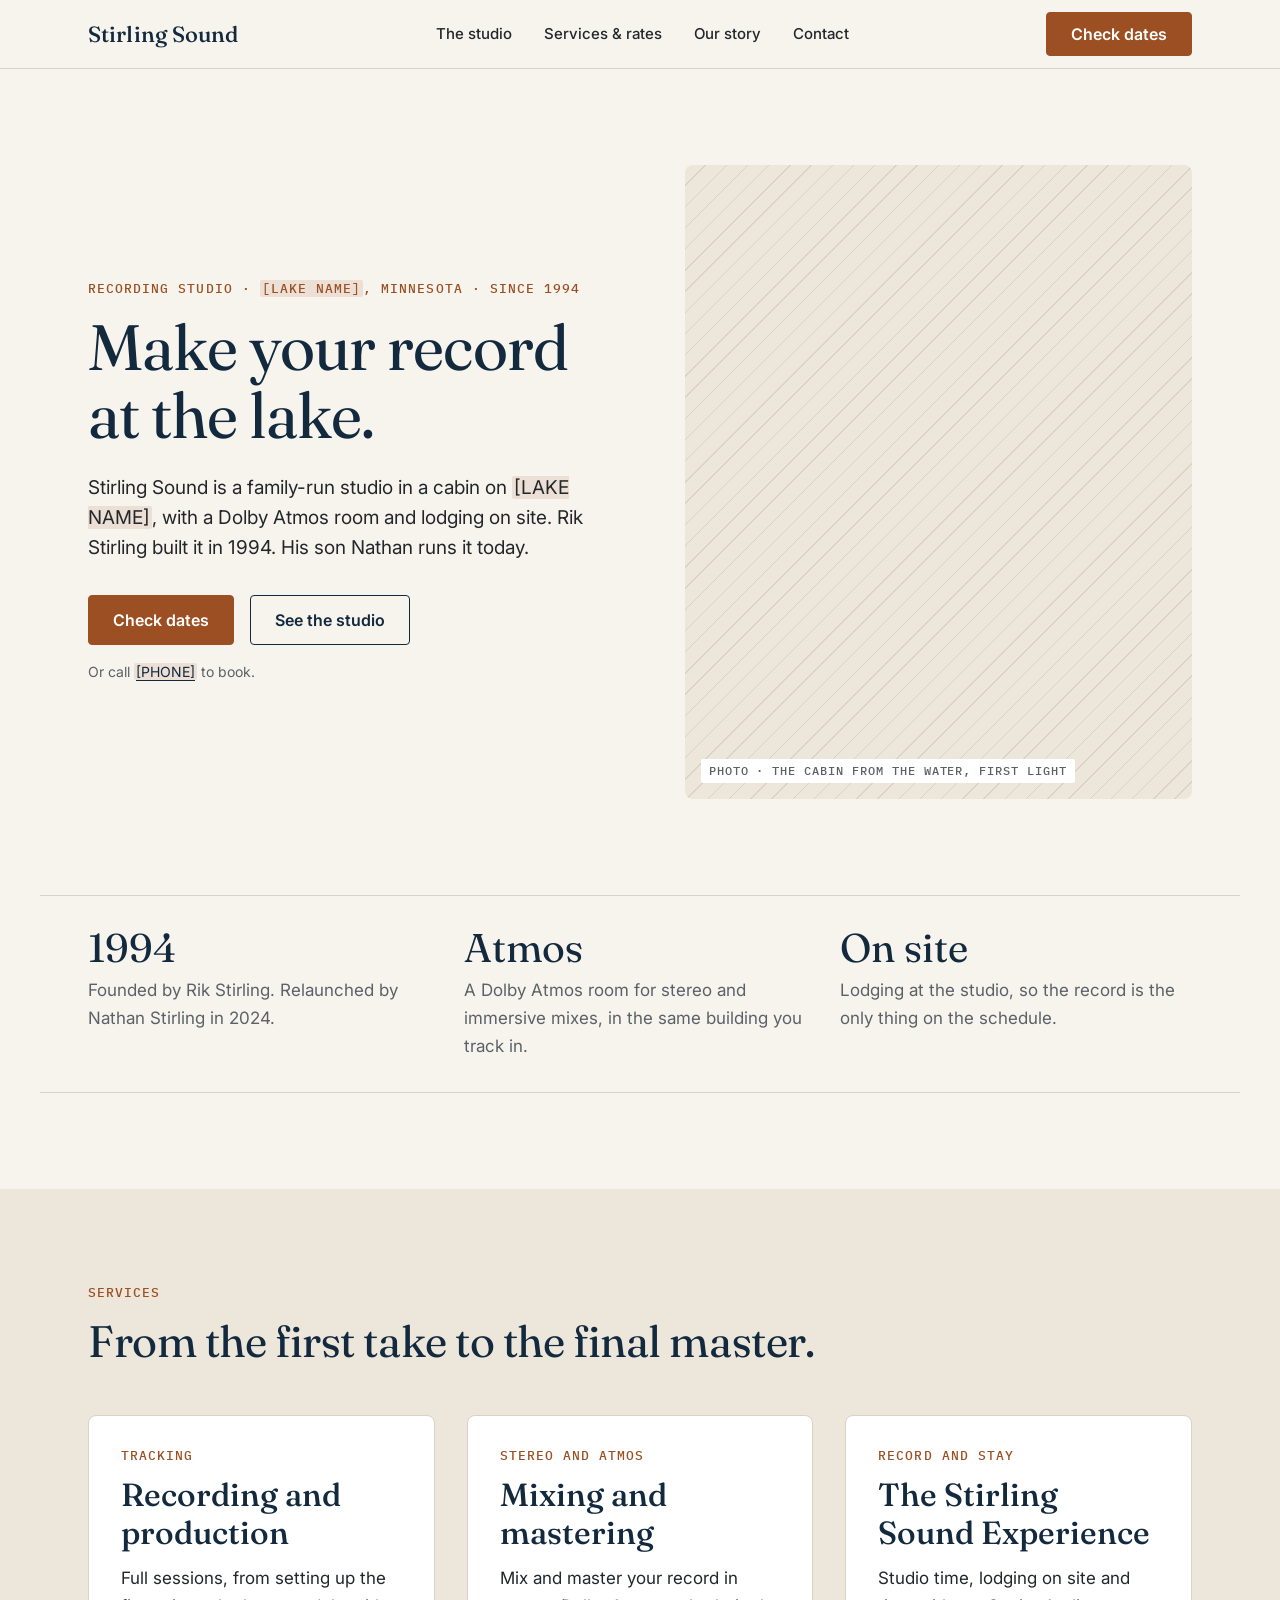
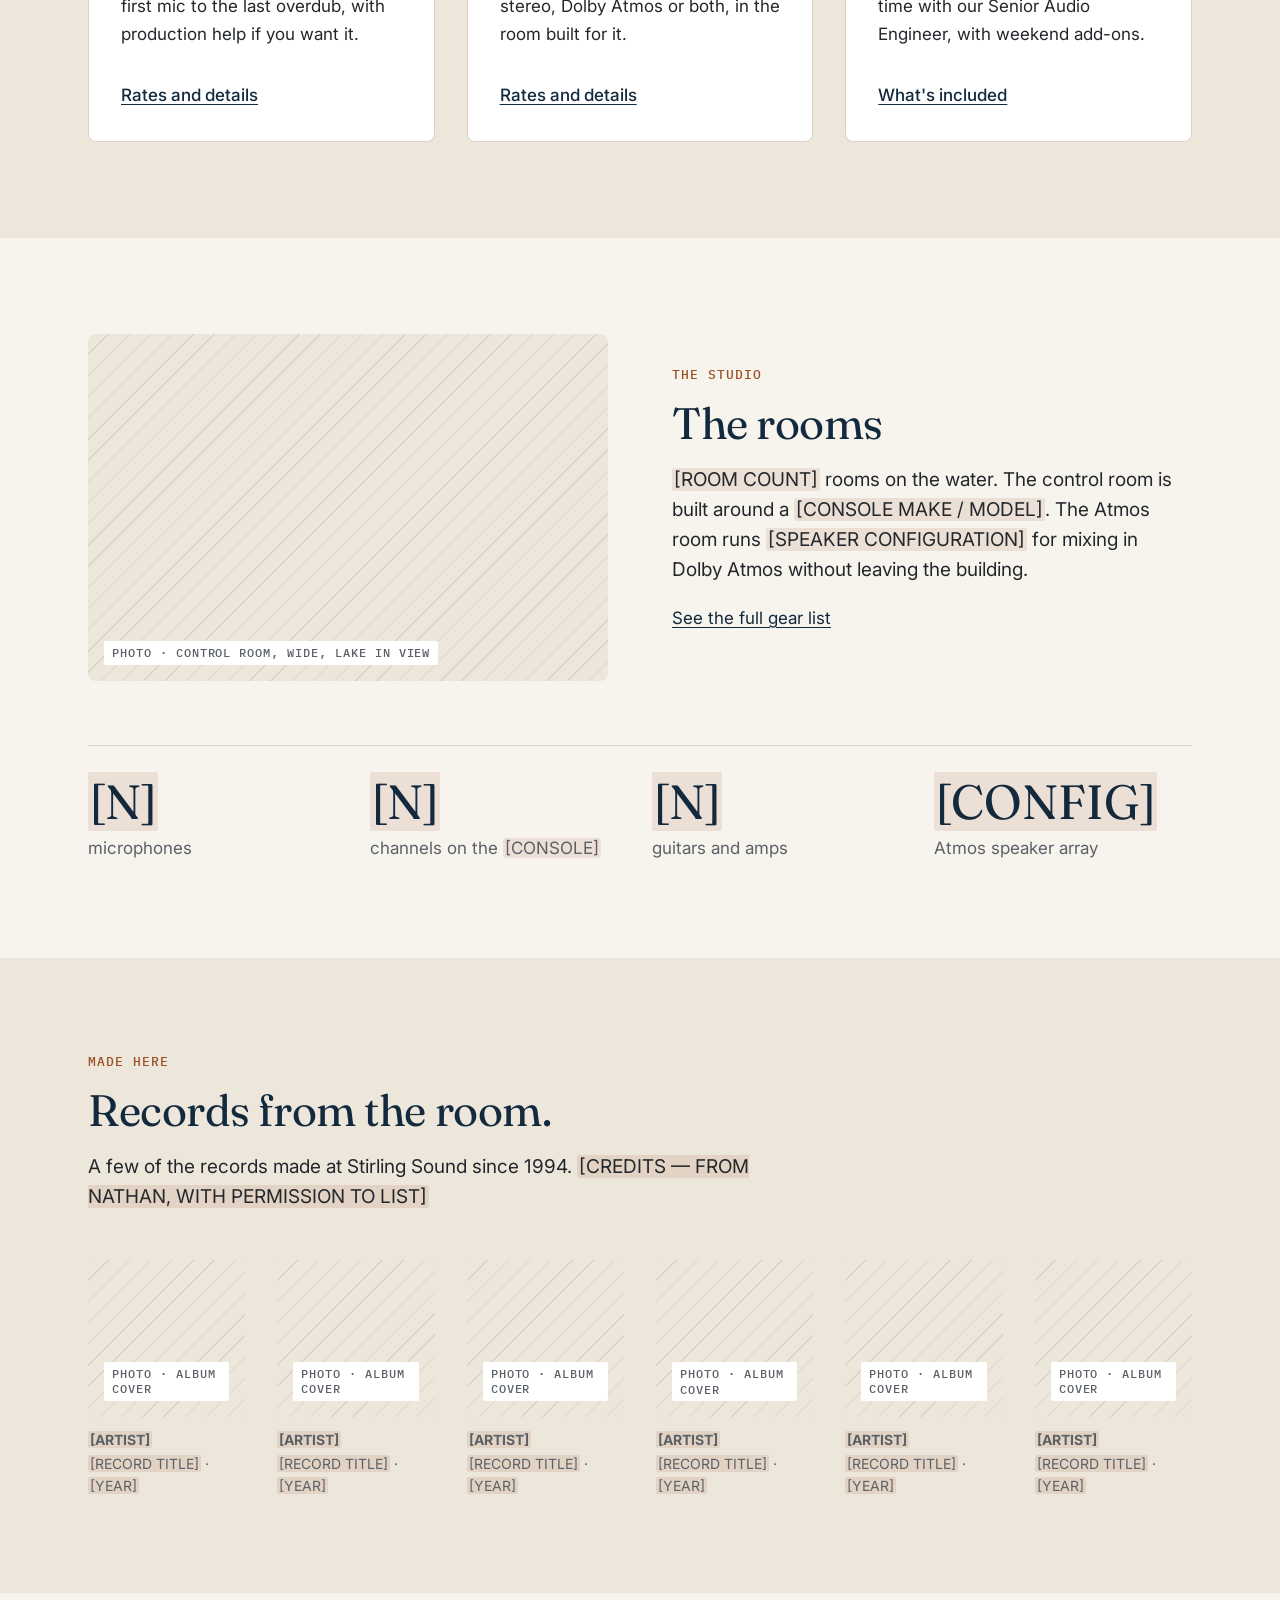
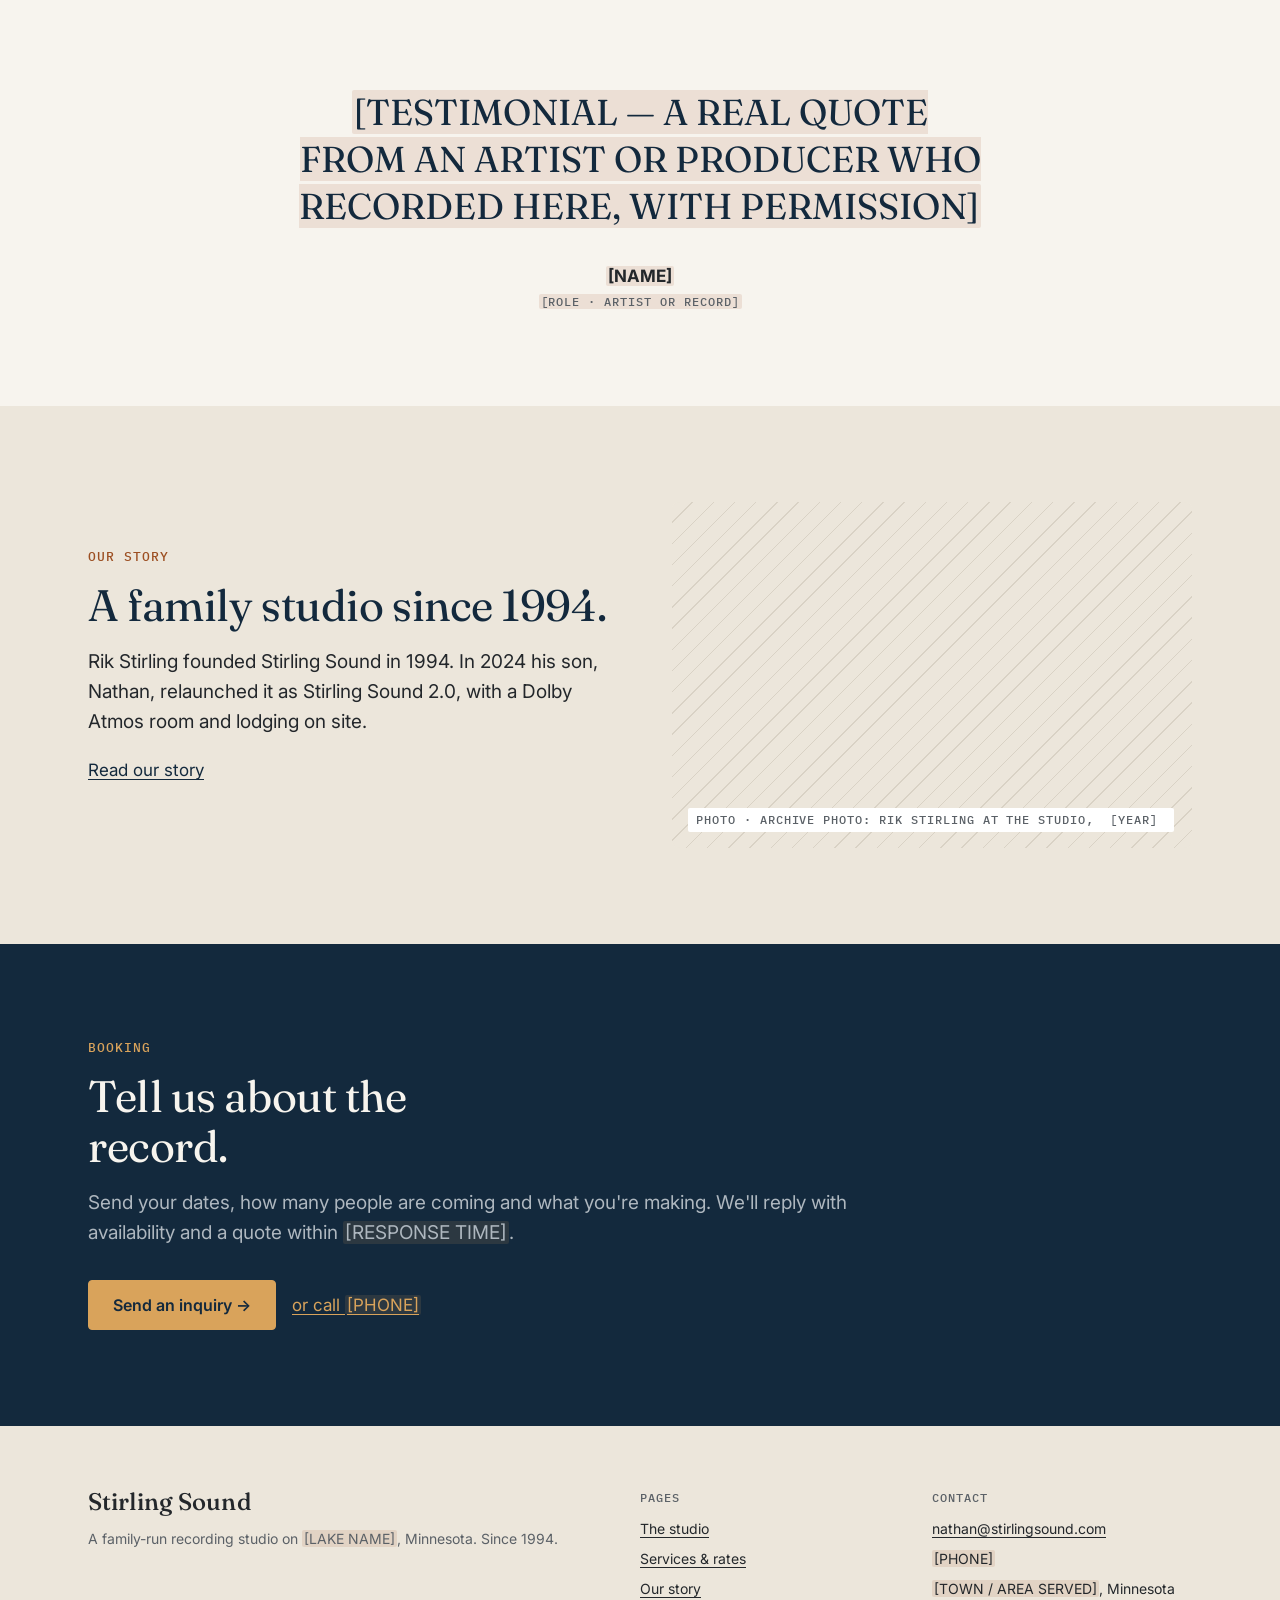
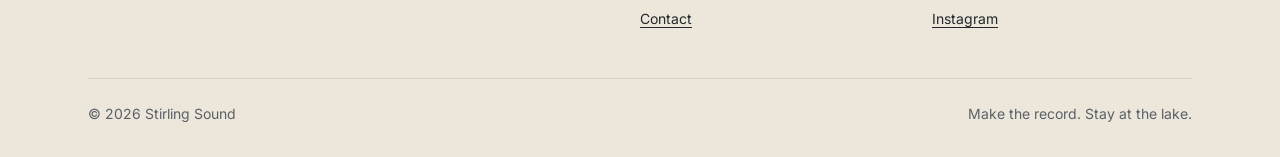
==== commit 06fcb870: "Add Book/Contact page with placeholder StaticForms inquiry form Booking buttons and nav now point to" ====
--- a/index.html
+++ b/index.html
@@ -18,13 +18,13 @@
 <header class="site-header">
   <div class="container">
     <a class="wordmark" href="index.html" aria-current="page">Stirling Sound</a>
-    <nav class="nav" aria-label="Main"><a href="gear.html">The studio</a><a href="services.html">Services &amp; rates</a><a href="about.html">Our story</a><a href="mailto:nathan@stirlingsound.com?subject=Studio%20Inquiry">Contact</a></nav>
-    <a class="btn header-cta" href="mailto:nathan@stirlingsound.com?subject=Studio%20Inquiry">Check dates</a>
+    <nav class="nav" aria-label="Main"><a href="gear.html">The studio</a><a href="services.html">Services &amp; rates</a><a href="about.html">Our story</a><a href="contact.html">Contact</a></nav>
+    <a class="btn header-cta" href="contact.html">Check dates</a>
     <details class="menu">
       <summary aria-label="Open menu">Menu</summary>
       <nav class="menu-panel" aria-label="Main (mobile)">
-        <a href="index.html" aria-current="page">Home</a><a href="gear.html">The studio</a><a href="services.html">Services &amp; rates</a><a href="about.html">Our story</a><a href="mailto:nathan@stirlingsound.com?subject=Studio%20Inquiry">Contact</a>
-        <a class="btn" href="mailto:nathan@stirlingsound.com?subject=Studio%20Inquiry">Check dates</a>
+        <a href="index.html" aria-current="page">Home</a><a href="gear.html">The studio</a><a href="services.html">Services &amp; rates</a><a href="about.html">Our story</a><a href="contact.html">Contact</a>
+        <a class="btn" href="contact.html">Check dates</a>
       </nav>
     </details>
   </div>
@@ -37,7 +37,7 @@
       <p class="eyebrow">Recording studio · <span class="tbd">[LAKE NAME]</span>, Minnesota · Since 1994</p>
       <h1>Make your record at the lake.</h1>
       <p class="lead">Stirling Sound is a family-run studio in a cabin on <span class="tbd">[LAKE NAME]</span>, with a Dolby Atmos room and lodging on site. Rik Stirling built it in 1994. His son Nathan runs it today.</p>
-      <div class="btn-row"><a class="btn" href="mailto:nathan@stirlingsound.com?subject=Studio%20Inquiry">Check dates</a><a class="btn btn--secondary" href="gear.html">See the studio</a></div>
+      <div class="btn-row"><a class="btn" href="contact.html">Check dates</a><a class="btn btn--secondary" href="gear.html">See the studio</a></div>
       <p class="hero-call small muted">Or call <a href="tel:+1[PHONE]"><span class="tbd">[PHONE]</span></a> to book.</p>
     </div>
     <div class="ph ph--tall" role="img" aria-label="Photo placeholder: The cabin from the water, first light"><span>Photo · The cabin from the water, first light</span></div>
@@ -140,7 +140,7 @@
     <p class="eyebrow">Booking</p>
     <h2 id="cta-title">Tell us about the record.</h2>
     <p class="lead">Send your dates, how many people are coming and what you're making. We'll reply with availability and a quote within <span class="tbd">[RESPONSE TIME]</span>.</p>
-    <div class="btn-row"><a class="btn" href="mailto:nathan@stirlingsound.com?subject=Studio%20Inquiry">Send an inquiry &rarr;</a><a href="tel:+1[PHONE]">or call <span class="tbd">[PHONE]</span></a></div>
+    <div class="btn-row"><a class="btn" href="contact.html">Send an inquiry &rarr;</a><a href="tel:+1[PHONE]">or call <span class="tbd">[PHONE]</span></a></div>
   </div>
 </section>
 </main>
@@ -153,7 +153,7 @@
       </div>
       <div>
         <h2>Pages</h2>
-        <ul><li><a href="gear.html">The studio</a></li><li><a href="services.html">Services &amp; rates</a></li><li><a href="about.html">Our story</a></li></ul>
+        <ul><li><a href="gear.html">The studio</a></li><li><a href="services.html">Services &amp; rates</a></li><li><a href="about.html">Our story</a></li><li><a href="contact.html">Contact</a></li></ul>
       </div>
       <div>
         <h2>Contact</h2>
@@ -168,5 +168,6 @@
     <div class="footer-base"><span>&copy; 2026 Stirling Sound</span><span>Make the record. Stay at the lake.</span></div>
   </div>
 </footer>
+
 </body>
 </html>
--- a/css/site.css
+++ b/css/site.css
@@ -174,3 +174,18 @@
 .gallery figure { margin: 0; }
 .gallery .ph span { display: none; }
 .gallery figcaption { margin-top: var(--space-2); }
+
+/* ---- Contact page -------------------------------------------------- */
+.contact-grid { display: grid; gap: var(--space-7); align-items: start; }
+@media (min-width: 900px) { .contact-grid { grid-template-columns: minmax(0, 1.7fr) minmax(0, 1fr); gap: var(--space-8); } }
+.contact-aside { padding-top: var(--space-2); }
+.h4-like { font-size: var(--fs-h4); line-height: var(--lh-h4); font-weight: 500; }
+.field fieldset, fieldset.field { border: 0; padding: 0; margin: 0 0 var(--space-5); min-width: 0; }
+fieldset.field legend { margin-bottom: var(--space-3); padding: 0; }
+select.input { appearance: none; background-image: linear-gradient(45deg, transparent 50%, var(--color-text) 50%), linear-gradient(135deg, var(--color-text) 50%, transparent 50%); background-position: calc(100% - 20px) 50%, calc(100% - 14px) 50%; background-size: 6px 6px; background-repeat: no-repeat; padding-right: 40px; }
+#form-status { margin-top: var(--space-5); outline: none; }
+#form-status.note { padding: var(--space-5); background: var(--color-surface-alt); border-radius: var(--radius-md); }
+#form-status.error-box { padding: var(--space-5); border: 2px solid var(--color-error); border-radius: var(--radius-md); color: var(--color-error); }
+#form-status p { margin: 0; }
+.field { align-content: start; }
+.field .choice, .choice { font: var(--fw-regular) 1rem/1.5 var(--font-sans); letter-spacing: 0; text-transform: none; color: var(--color-text); min-height: 44px; }
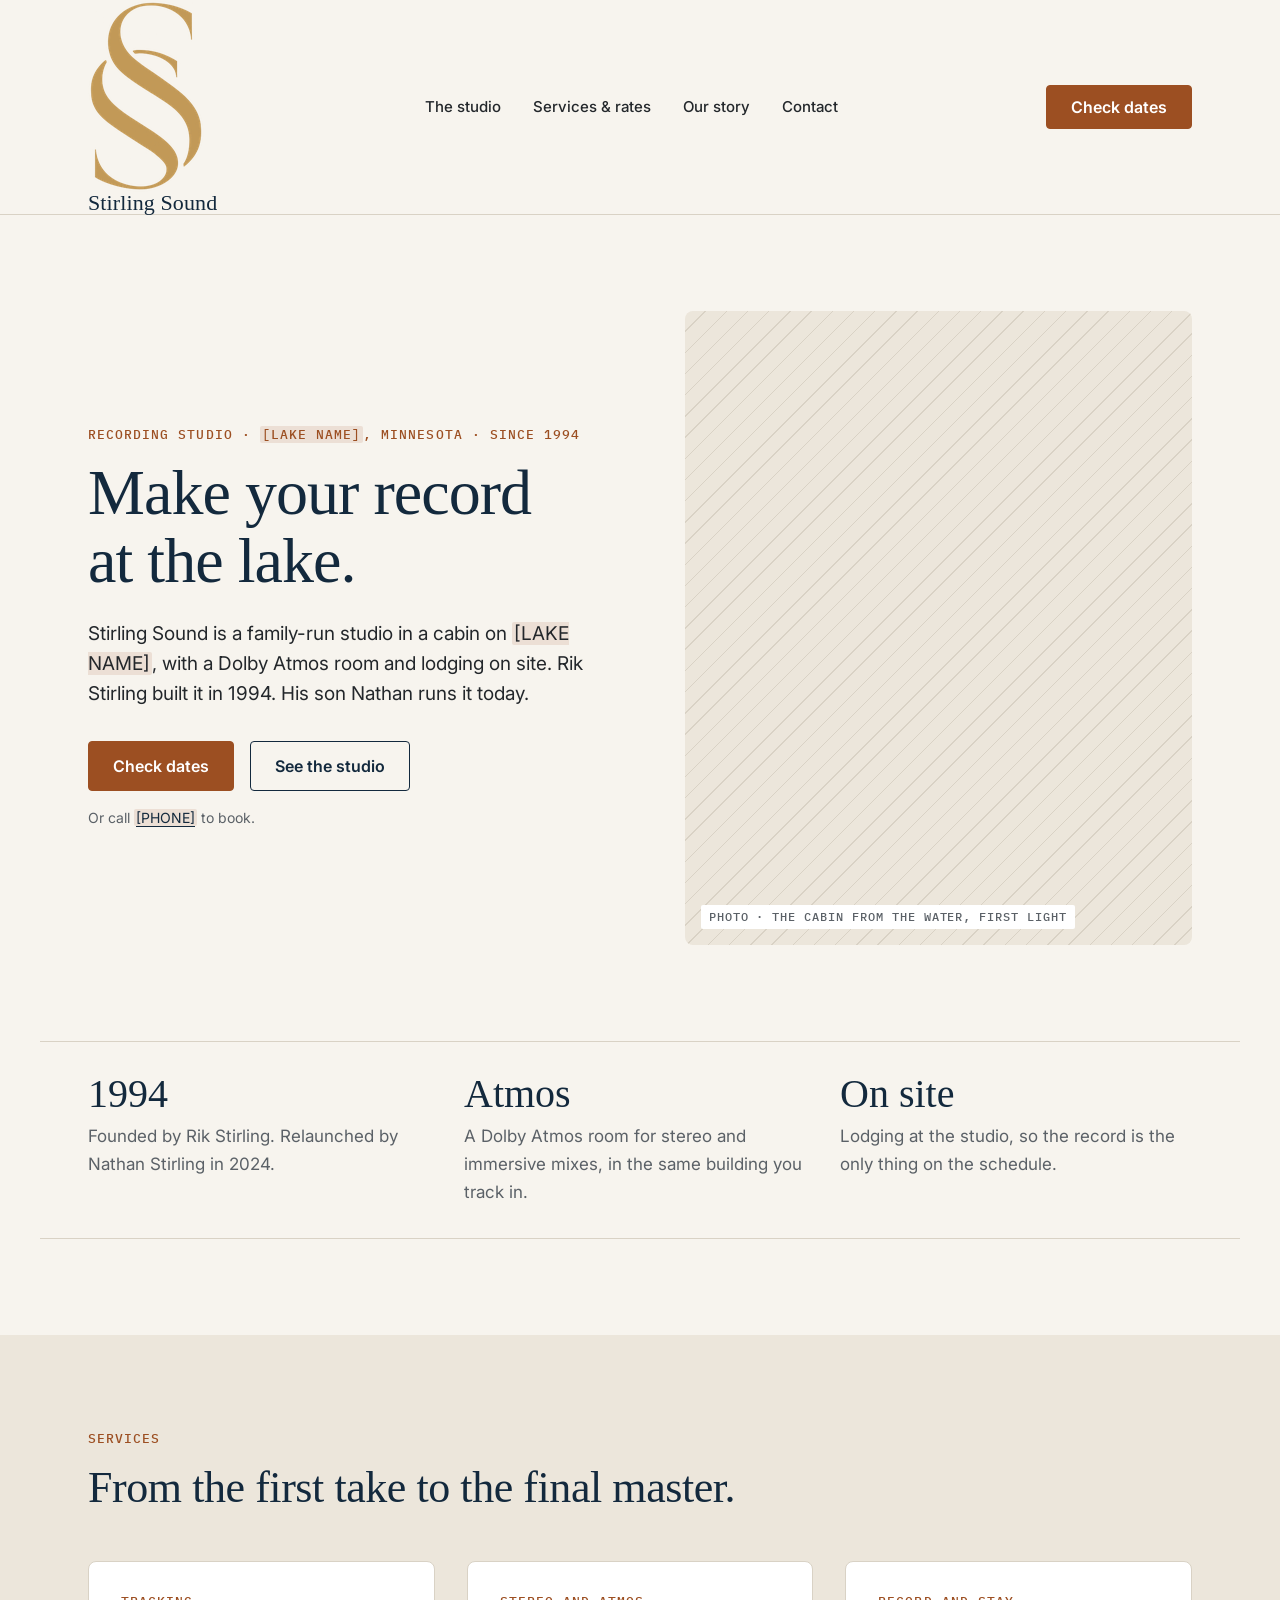
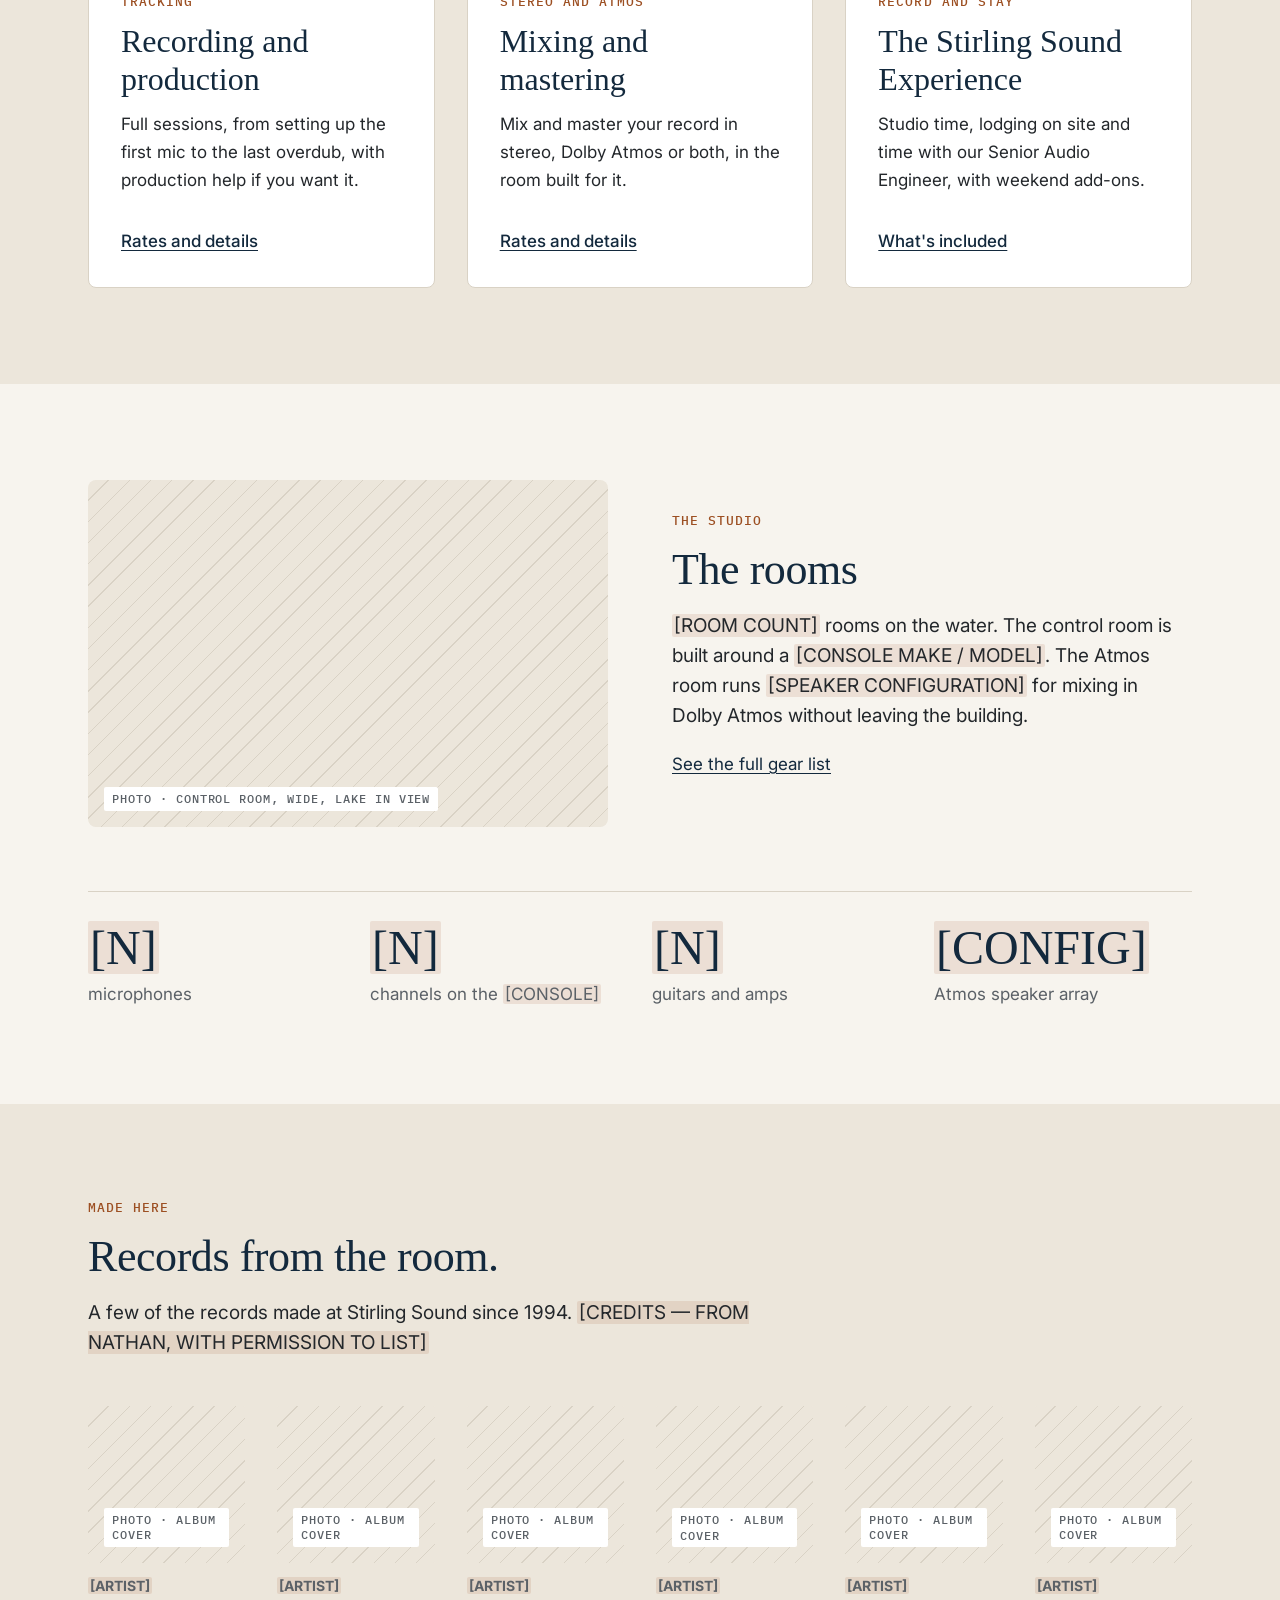
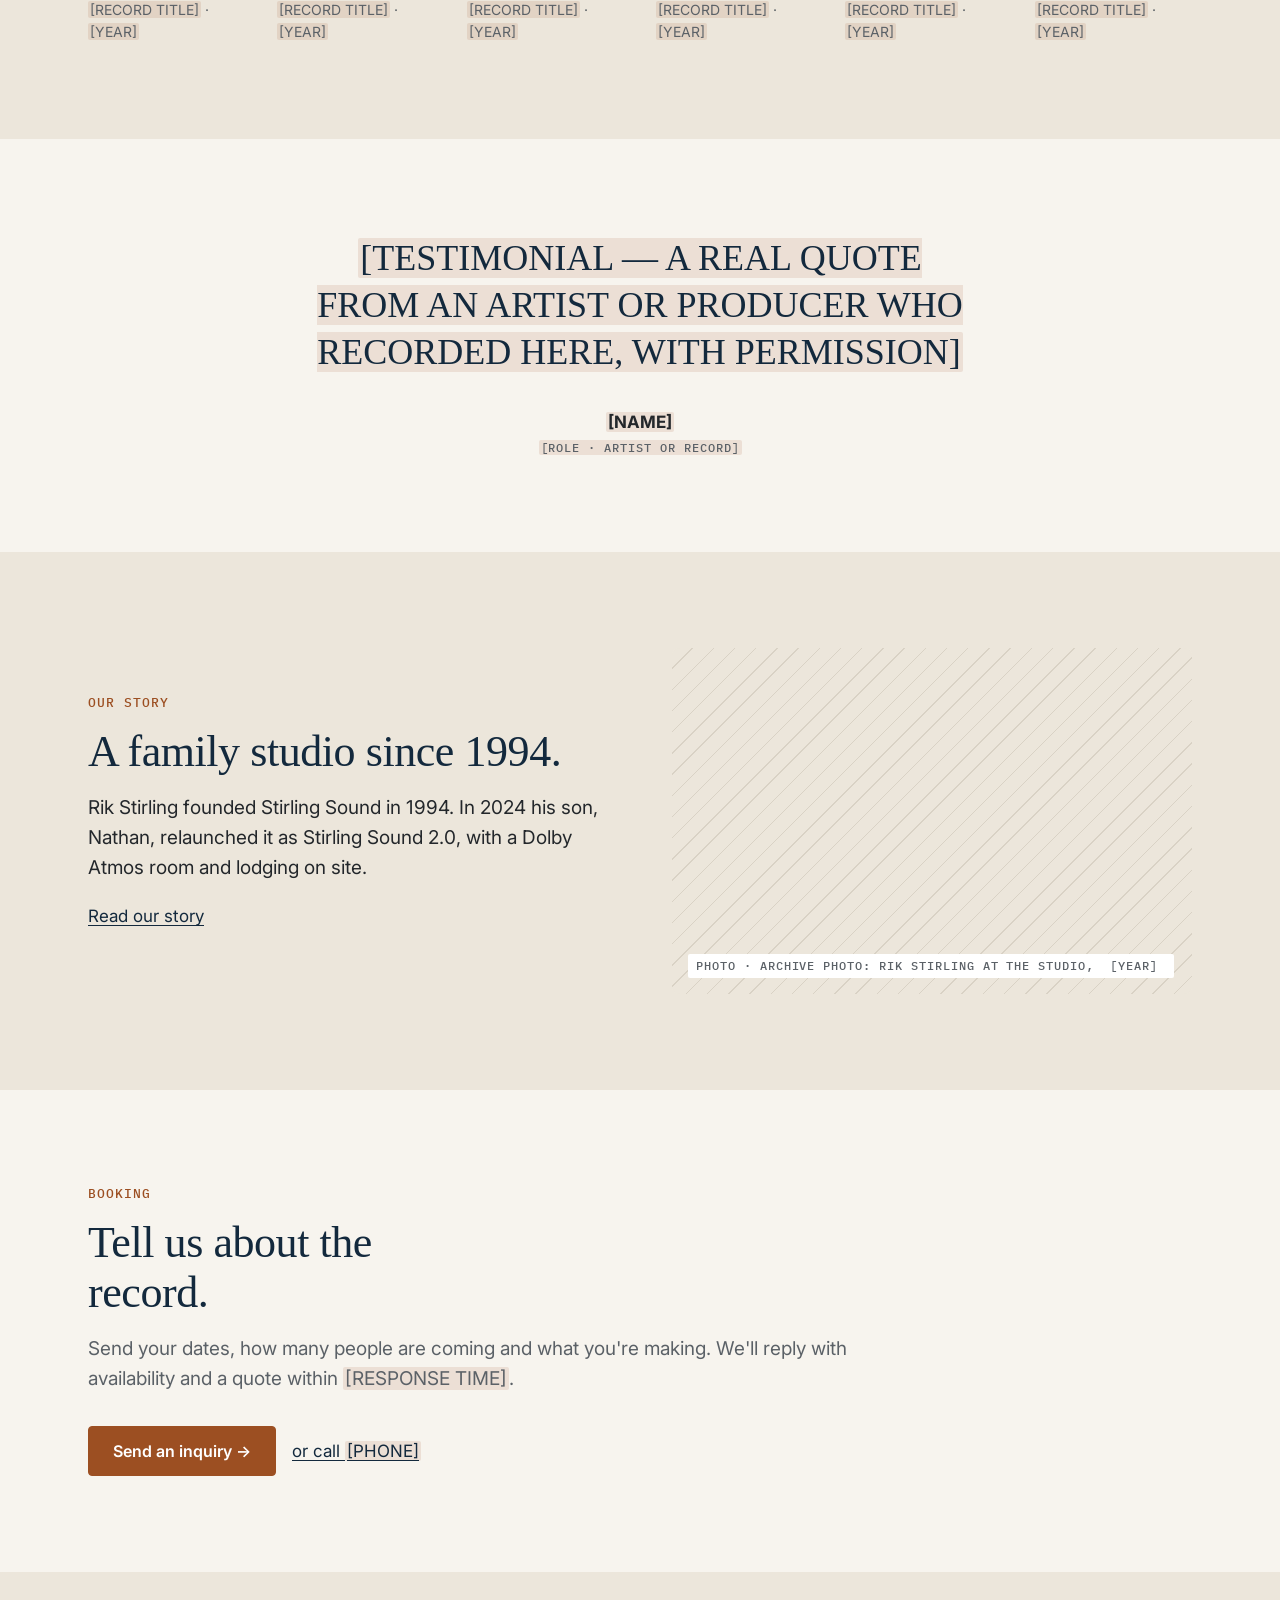
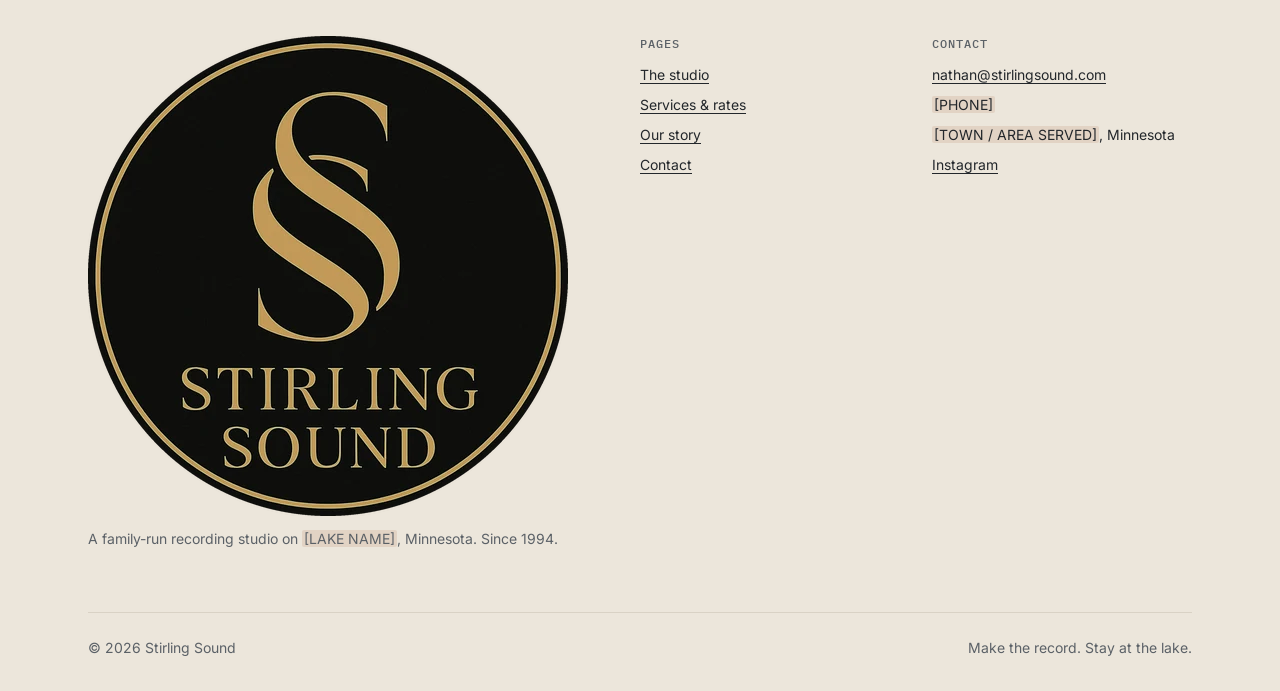
==== commit c2dc5bcf: "Put the logo in the header and footer, dark header, favicons and theme-color Co-Authored-By: Claude " ====
--- a/index.html
+++ b/index.html
@@ -8,16 +8,20 @@
 <meta name="robots" content="noindex"><!-- remove at launch -->
 <link rel="preconnect" href="https://fonts.googleapis.com">
 <link rel="preconnect" href="https://fonts.gstatic.com" crossorigin>
-<link href="https://fonts.googleapis.com/css2?family=Fraunces:opsz,wght@9..144,400..600&family=IBM+Plex+Mono:wght@400;500&family=Inter:wght@400;500;600&display=swap" rel="stylesheet">
+<link href="https://fonts.googleapis.com/css2?family=Cormorant+Garamond:wght@500;600&family=IBM+Plex+Mono:wght@400;500&family=Inter:wght@400;500;600&display=swap" rel="stylesheet">
+<link rel="icon" href="favicon.ico" sizes="48x48">
+<link rel="icon" href="brand/favicon-32.png" type="image/png" sizes="32x32">
+<link rel="apple-touch-icon" href="brand/apple-touch-icon.png">
+<meta name="theme-color" content="#0E0E0C">
 <link rel="stylesheet" href="css/tokens.css">
 <link rel="stylesheet" href="css/base.css">
 <link rel="stylesheet" href="css/site.css">
 </head>
 <body>
 <a class="skip" href="#main">Skip to content</a>
-<header class="site-header">
+<header class="site-header" data-theme="dark">
   <div class="container">
-    <a class="wordmark" href="index.html" aria-current="page">Stirling Sound</a>
+    <a class="wordmark" href="index.html" aria-current="page"><img src="brand/monogram-gold.png" alt="" width="116" height="192"><span>Stirling Sound</span></a>
     <nav class="nav" aria-label="Main"><a href="gear.html">The studio</a><a href="services.html">Services &amp; rates</a><a href="about.html">Our story</a><a href="contact.html">Contact</a></nav>
     <a class="btn header-cta" href="contact.html">Check dates</a>
     <details class="menu">
@@ -135,7 +139,7 @@
   </div>
 </section>
 
-<section class="section cta-band" data-theme="lake" aria-labelledby="cta-title">
+<section class="section cta-band" data-theme="dark" aria-labelledby="cta-title">
   <div class="container">
     <p class="eyebrow">Booking</p>
     <h2 id="cta-title">Tell us about the record.</h2>
@@ -148,7 +152,7 @@
   <div class="container">
     <div class="footer-grid">
       <div class="footer-brand">
-        <a class="wordmark" href="index.html">Stirling Sound</a>
+        <a href="index.html"><img class="logo-badge" src="brand/logo-badge.webp" alt="Stirling Sound" width="480" height="480" loading="lazy"></a>
         <p>A family-run recording studio on <span class="tbd">[LAKE NAME]</span>, Minnesota. Since 1994.</p>
       </div>
       <div>
--- a/css/site.css
+++ b/css/site.css
@@ -189,3 +189,31 @@
 #form-status p { margin: 0; }
 .field { align-content: start; }
 .field .choice, .choice { font: var(--fw-regular) 1rem/1.5 var(--font-sans); letter-spacing: 0; text-transform: none; color: var(--color-text); min-height: 44px; }
+
+/* ---- Availability calendar (js/availability.js) -------------------- */
+.availability { max-width: 32rem; }
+.cal-sample { font-size: var(--fs-small); line-height: var(--lh-small); padding: var(--space-3) var(--space-4); background: var(--color-surface-alt); border-left: 3px solid var(--color-accent); border-radius: var(--radius-sm); margin-bottom: var(--space-5); }
+.cal-head { display: flex; align-items: center; justify-content: space-between; gap: var(--space-4); margin-bottom: var(--space-4); }
+.cal-title { font-size: var(--fs-h4); line-height: var(--lh-h4); }
+.cal-nav { min-width: 44px; min-height: 44px; border: 1px solid var(--color-field-border); border-radius: var(--radius-md); background: var(--color-surface); color: var(--color-heading); font: var(--fw-medium) 1.125rem/1 var(--font-sans); cursor: pointer; }
+.cal-nav:hover:not(:disabled) { background: var(--color-heading); color: var(--color-bg); }
+.cal-nav:disabled { opacity: .35; cursor: default; }
+.cal-grid { width: 100%; border-collapse: separate; border-spacing: 4px; table-layout: fixed; }
+.cal-grid th { font: var(--fw-medium) var(--fs-label-sm)/1.33 var(--font-mono); letter-spacing: var(--tracking-label); color: var(--color-text-muted); padding-bottom: var(--space-2); }
+.cal-grid abbr { text-decoration: none; }
+.cal-day { padding: 0; text-align: center; }
+.cal-day a, .cal-day span { display: flex; align-items: center; justify-content: center; aspect-ratio: 1; min-height: 40px; border-radius: var(--radius-md); font: var(--fw-medium) var(--fs-spec)/1 var(--font-mono); font-variant-numeric: tabular-nums; text-decoration: none; }
+.cal-day.is-open a { background: var(--color-surface); color: var(--color-heading); border: 1px solid var(--color-field-border); }
+.cal-day.is-open a:hover { background: var(--color-cta-bg); border-color: var(--color-cta-bg); color: var(--color-cta-text); }
+.cal-day.is-limited a { color: var(--color-heading); border: 1px dashed var(--color-field-border); background: repeating-linear-gradient(135deg, var(--color-surface) 0 5px, var(--color-surface-alt) 5px 10px); }
+.cal-day.is-limited a:hover { border-style: solid; border-color: var(--color-cta-bg); }
+.cal-day.is-booked span { background: var(--color-surface-alt); color: var(--color-text-muted); text-decoration: line-through; }
+.cal-day.is-past span { color: var(--color-text-muted); opacity: .5; }
+.cal-day.is-today a, .cal-day.is-today span { box-shadow: inset 0 0 0 2px var(--color-heading); }
+.cal-key { list-style: none; padding: 0; margin: var(--space-4) 0 0; display: flex; flex-wrap: wrap; gap: var(--space-5); font-size: var(--fs-small); color: var(--color-text-muted); }
+.cal-key li { display: inline-flex; align-items: center; gap: var(--space-2); }
+.swatch { width: 16px; height: 16px; border-radius: var(--radius-sm); display: inline-block; }
+.swatch.is-open { background: var(--color-surface); border: 1px solid var(--color-field-border); }
+.swatch.is-limited { border: 1px dashed var(--color-field-border); background: repeating-linear-gradient(135deg, var(--color-surface) 0 3px, var(--color-surface-alt) 3px 6px); }
+.swatch.is-booked { background: var(--color-surface-alt); border: 1px solid var(--color-line); }
+.cal-error { margin-top: var(--space-4); color: var(--color-error); font-size: var(--fs-small); }
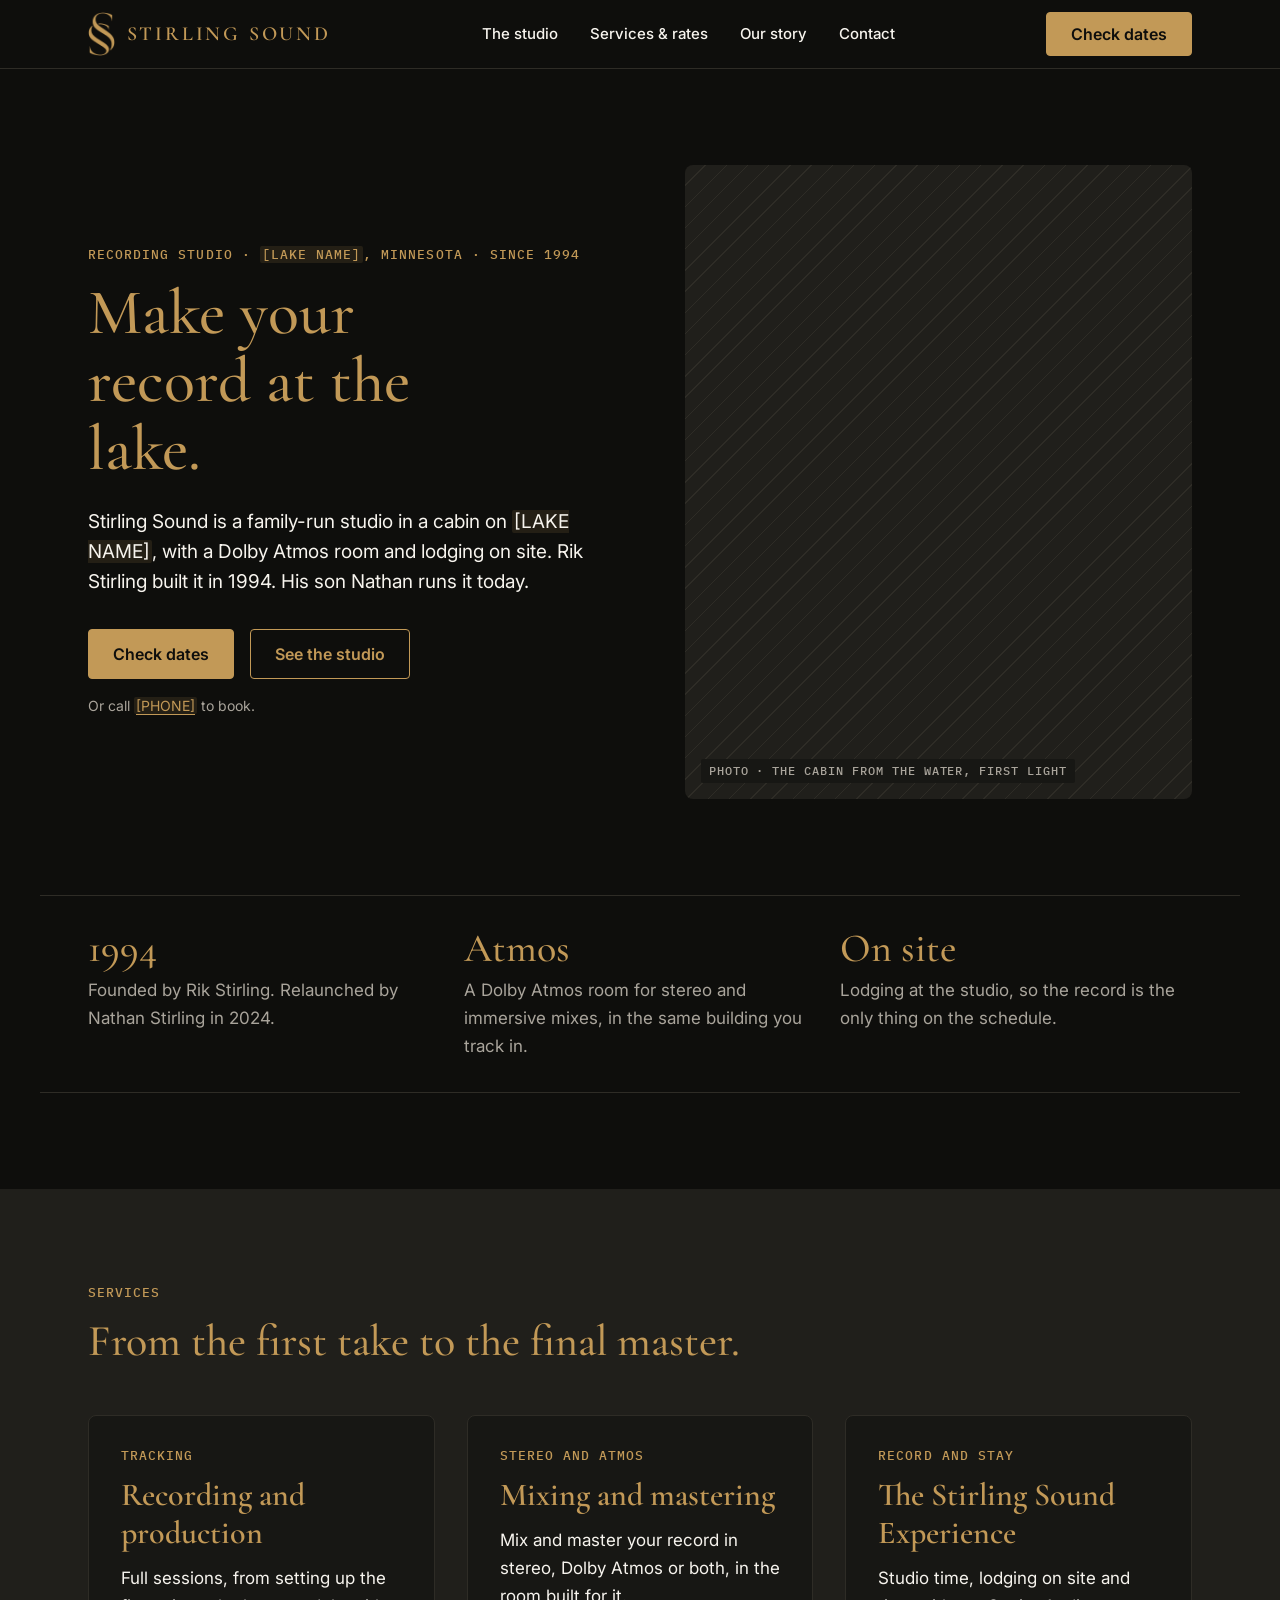
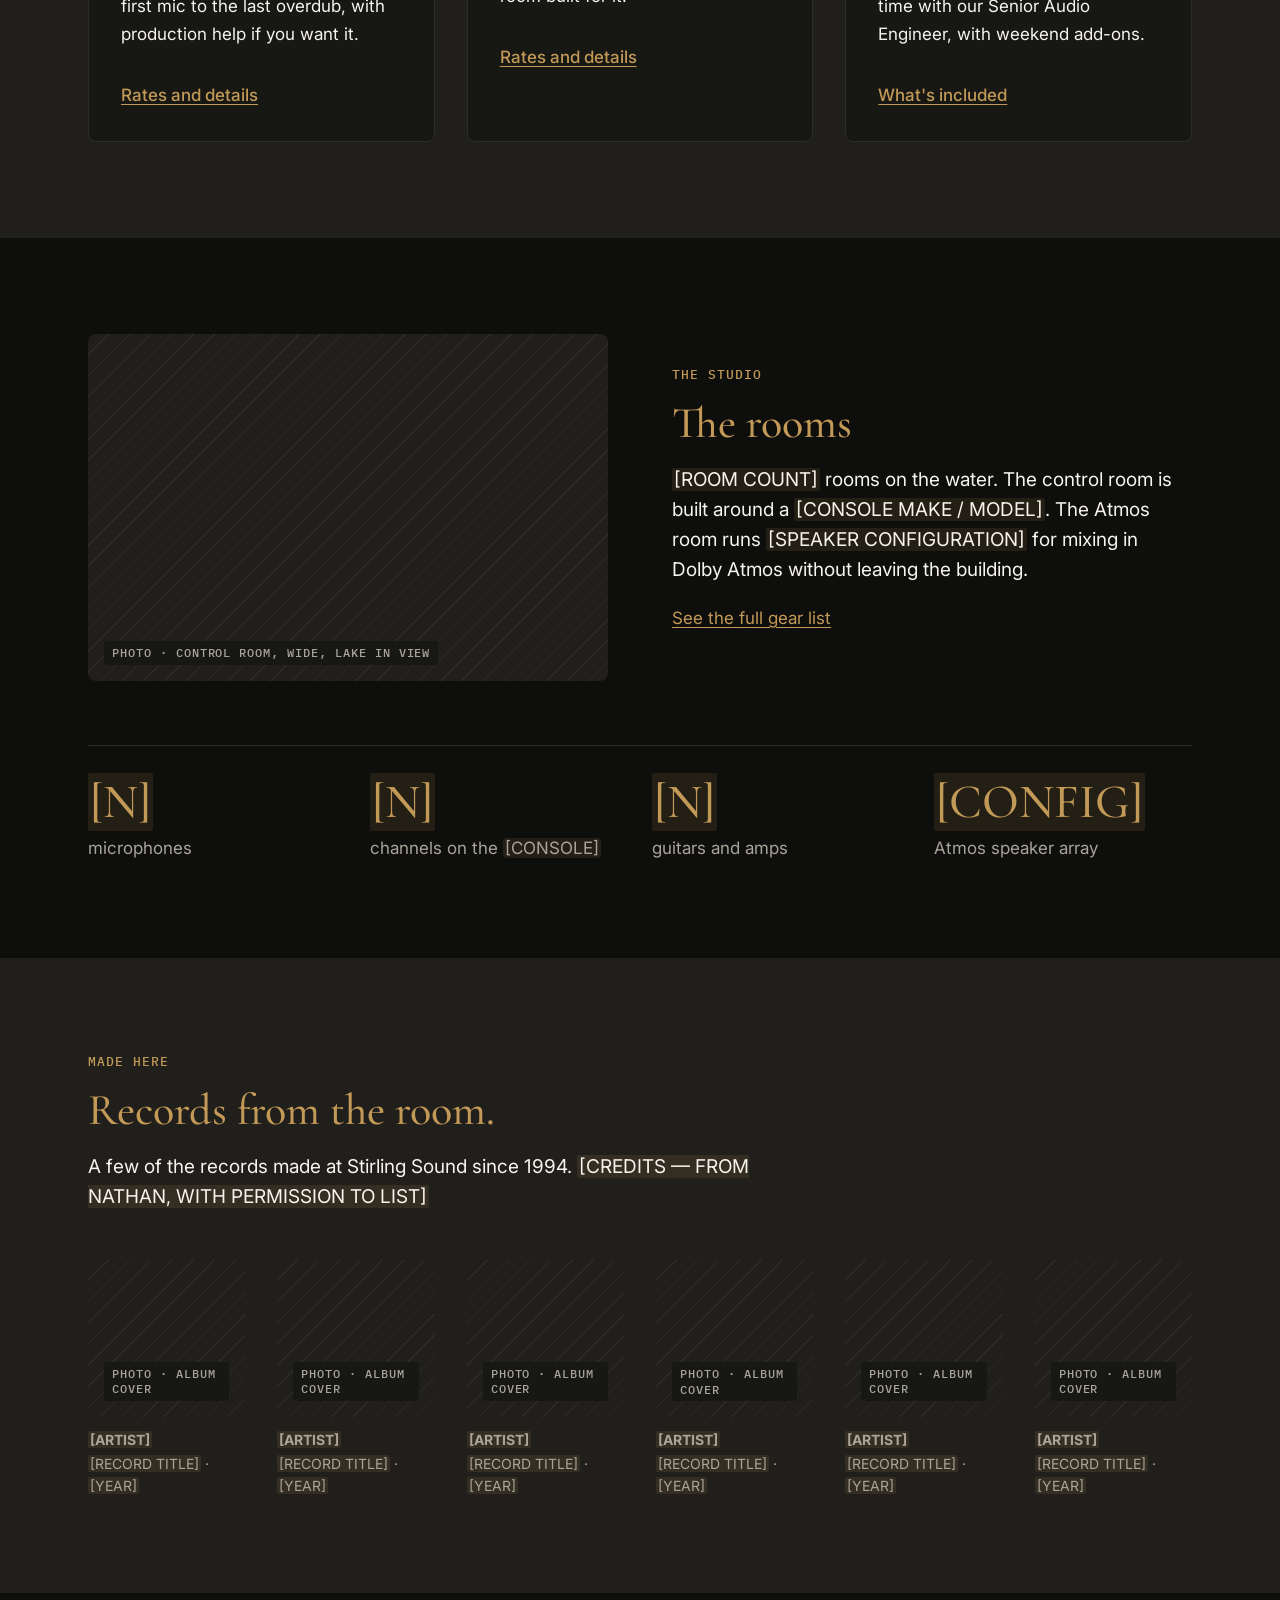
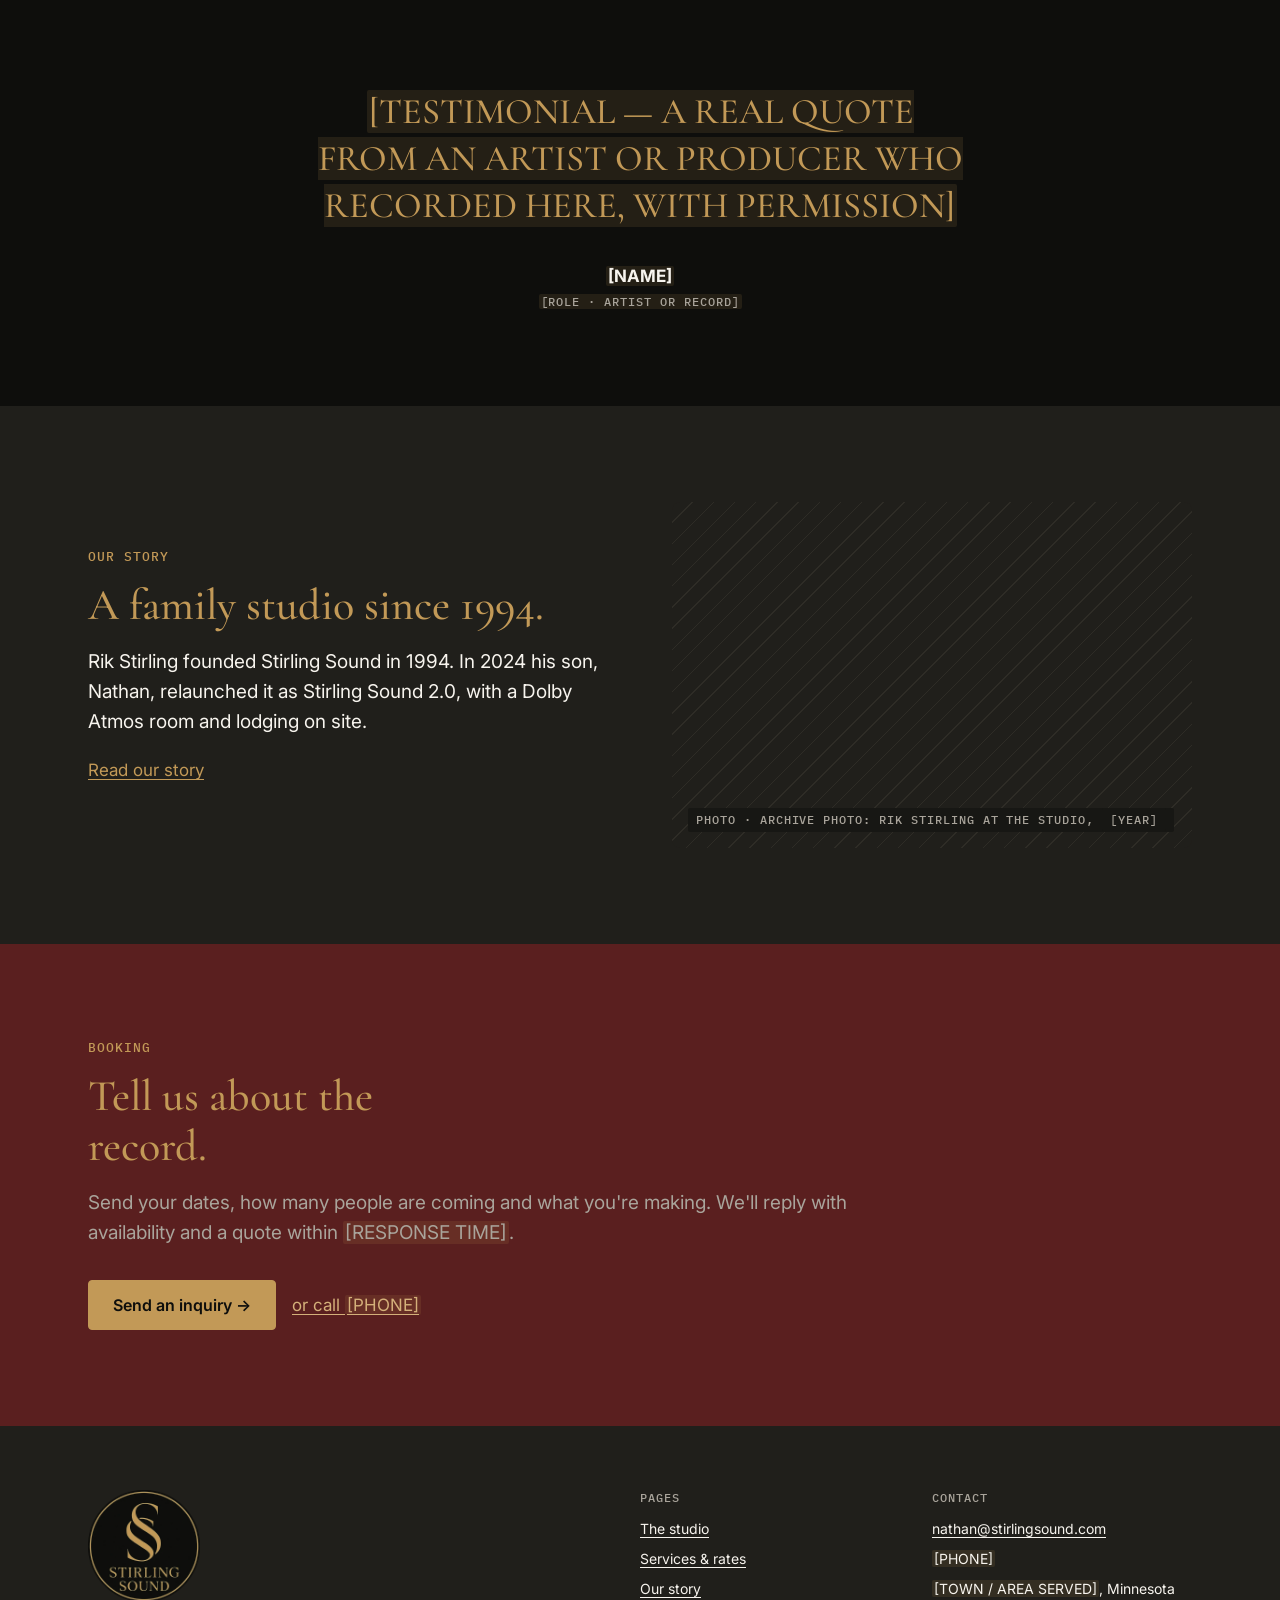
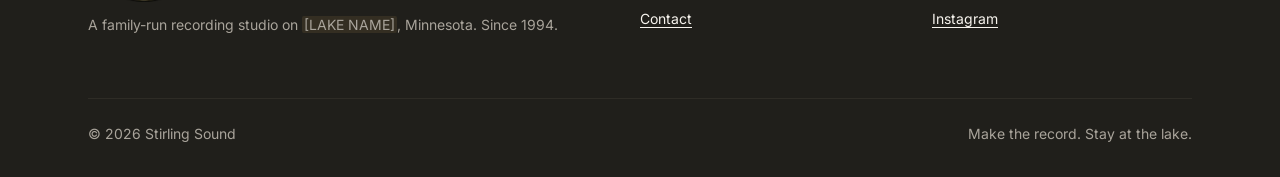
==== commit e4d6b8b8: "Control room direction: black page default, oxblood bands, gold accent Co-Authored-By: Claude Opus 5" ====
--- a/index.html
+++ b/index.html
@@ -139,7 +139,7 @@
   </div>
 </section>
 
-<section class="section cta-band" data-theme="dark" aria-labelledby="cta-title">
+<section class="section cta-band" data-theme="oxblood" aria-labelledby="cta-title">
   <div class="container">
     <p class="eyebrow">Booking</p>
     <h2 id="cta-title">Tell us about the record.</h2>
--- a/css/tokens.css
+++ b/css/tokens.css
@@ -4,54 +4,61 @@
    Load fonts first, in <head>:
    <link rel="preconnect" href="https://fonts.googleapis.com">
    <link rel="preconnect" href="https://fonts.gstatic.com" crossorigin>
-   <link href="https://fonts.googleapis.com/css2?family=Fraunces:opsz,wght@9..144,400..600&family=IBM+Plex+Mono:wght@400;500&family=Inter:wght@400;500;600&display=swap" rel="stylesheet">
+   <link href="https://fonts.googleapis.com/css2?family=Cormorant+Garamond:wght@500;600&family=IBM+Plex+Mono:wght@400;500&family=Inter:wght@400;500;600&display=swap" rel="stylesheet">
    ========================================================================== */
 
 :root {
-  /* ---- Palette (raw) -------------------------------------------------- */
-  --lake-900: #13293D;   /* anchor: deep lake navy */
-  --lake-700: #1C3A52;   /* raised surfaces on navy */
-  --lake-500: #2E6A96;   /* focus ring on light */
-  --lake-line: #2E4A61;  /* hairlines on navy (decorative) */
-  --pine-800: #1E3B33;   /* dark pine: alternate dark ground */
-  --cedar-600: #9C4F22;  /* cedar: CTA on light */
-  --cedar-700: #7F3F19;  /* cedar hover / pressed */
-  --amber-400: #D9A35B;  /* early light: accent + CTA on dark ONLY */
-  --amber-300: #E6B877;  /* amber hover on dark */
-  --birch-50: #F7F4EE;   /* page background */
-  --mist-100: #ECE6DB;   /* alternate light section */
+  /* ---- Palette (raw) — sampled from the Stirling Sound logo ---------- */
+  --black-950: #0E0E0C;  /* logo field: warm near-black (anchor) */
+  --black-900: #171714;  /* raised surfaces on black */
+  --black-800: #201F1B;  /* alternate dark ground / hover */
+  --black-line: #2E2C26; /* hairlines on black (decorative) */
+  --gold-500: #C29957;   /* logo gold: accent + CTA on dark ONLY */
+  --gold-300: #D4B07A;   /* gold hover / focus on dark */
+  --gold-700: #7E6130;   /* deep gold: accent text on light (AA) */
+  --ivory-50: #F7F4EE;   /* page background */
+  --ivory-100: #ECE6DB;  /* alternate light section */
   --paper: #FFFFFF;      /* cards, fields */
-  --charcoal-900: #23272B; /* body text */
-  --stone-600: #5B6167;  /* secondary text on light */
-  --fog-300: #AEB7BF;    /* secondary text on navy */
+  --ink-900: #1A1916;    /* body text on light */
+  --stone-600: #5B5850;  /* secondary text on light */
+  --fog-300: #A9A49B;    /* secondary text on black */
   --line-200: #D9D2C5;   /* hairlines on light (decorative) */
-  --steel-400: #7D8287;  /* field borders on light (3:1+) */
-  --steel-300: #7E93A6;  /* field borders on navy (3:1+) */
+  --steel-400: #7D7A72;  /* field borders on light (3:1+) */
+  --steel-300: #77736A;  /* field borders on black (3:1+) */
+  --oxblood-900: #3D1515; /* tertiary: deep bands (Our Story, Atmos feature) */
+  --oxblood-800: #4A1B1A; /* tertiary: raised surfaces on oxblood */
+  --oxblood-700: #5A1F1F; /* tertiary: main blocks / hover ground */
+  --oxblood-500: #7A2E2A; /* tertiary: decorative highlight only, never text ground */
+  --oxblood-line: #6B2B28; /* hairlines on oxblood (decorative) */
   --red-600: #A3261F;
   --red-300: #F0907F;
   --green-600: #2F6B45;
   --green-300: #86C9A0;
 
-  /* ---- Semantic (light / default) ------------------------------------- */
-  --color-bg: var(--birch-50);
-  --color-surface: var(--paper);
-  --color-surface-alt: var(--mist-100);
-  --color-text: var(--charcoal-900);          /* 13.7:1 on birch */
-  --color-text-muted: var(--stone-600);       /* 5.7:1 on birch */
-  --color-heading: var(--lake-900);           /* 13.6:1 on birch */
-  --color-accent: var(--cedar-600);           /* 5.4:1 on birch */
-  --color-cta-bg: var(--cedar-600);
-  --color-cta-bg-hover: var(--cedar-700);
-  --color-cta-text: var(--paper);             /* 5.9:1 on cedar */
-  --color-link: var(--lake-900);
-  --color-line: var(--line-200);
-  --color-field-border: var(--steel-400);     /* 3.5:1 on birch */
-  --color-focus: var(--lake-500);             /* 5.3:1 on birch */
-  --color-error: var(--red-600);
-  --color-success: var(--green-600);
+  /* ---- Semantic (default: dark, "control room") ---------------------
+     60-30-10: black shades are the 60 (page, surfaces, panels), oxblood
+     bands are the 30 (data-theme="oxblood"), gold is the 10 (CTAs, links,
+     headings). Ivory sections are still available via data-theme="light". */
+  color-scheme: dark;
+  --color-bg: var(--black-950);
+  --color-surface: var(--black-900);
+  --color-surface-alt: var(--black-800);
+  --color-text: var(--ivory-50);              /* 17.6:1 on 950, 15.0:1 on 800 */
+  --color-text-muted: var(--fog-300);         /* 7.8:1 on 950, 6.7:1 on 800 */
+  --color-heading: var(--gold-500);           /* 7.4:1 on 950, 6.3:1 on 800 */
+  --color-accent: var(--gold-500);
+  --color-cta-bg: var(--gold-500);
+  --color-cta-bg-hover: var(--gold-300);
+  --color-cta-text: var(--black-950);         /* 7.4:1 on gold */
+  --color-link: var(--gold-500);
+  --color-line: var(--black-line);
+  --color-field-border: var(--steel-300);     /* 3.8:1 on 900, 3.5:1 on 800 */
+  --color-focus: var(--gold-300);
+  --color-error: var(--red-300);
+  --color-success: var(--green-300);
 
   /* ---- Type ----------------------------------------------------------- */
-  --font-serif: "Fraunces", Georgia, "Times New Roman", serif;
+  --font-serif: "Cormorant Garamond", Garamond, Georgia, "Times New Roman", serif;
   --font-sans: "Inter", system-ui, -apple-system, "Segoe UI", Roboto, sans-serif;
   --font-mono: "IBM Plex Mono", ui-monospace, Menlo, Consolas, monospace;
 
@@ -72,7 +79,8 @@
   --fw-regular: 400;
   --fw-medium: 500;
   --fw-semibold: 600;
-  --tracking-display: -0.015em;
+  --tracking-display: 0;
+  --tracking-caps: 0.14em;  /* spaced capitals, as in the logo wordmark */
   --tracking-label: 0.08em;
 
   /* ---- Space, radius, layout ----------------------------------------- */
@@ -91,7 +99,7 @@
   --gutter: 20px;
   --section-pad: var(--space-8);
 
-  --shadow-card: 0 1px 2px rgba(19, 41, 61, 0.06), 0 8px 24px rgba(19, 41, 61, 0.08);
+  --shadow-card: 0 1px 2px rgba(14, 14, 12, 0.06), 0 8px 24px rgba(14, 14, 12, 0.10);
   --focus-ring: 2px solid var(--color-focus);
   --focus-offset: 2px;
   --ease: cubic-bezier(0.2, 0, 0, 1);
@@ -113,23 +121,68 @@
   }
 }
 
-/* Dark "lake" sections: add data-theme="lake" (or .section--lake) to any block */
+/* Black sections: data-theme="dark" (or .section--dark) matches the page
+   default; kept so the header and older markup stay explicit.
+   "lake" is kept as an alias. */
+[data-theme="dark"],
+.section--dark,
 [data-theme="lake"],
 .section--lake {
-  --color-bg: var(--lake-900);
-  --color-surface: var(--lake-700);
-  --color-surface-alt: var(--pine-800);
-  --color-text: var(--birch-50);              /* 13.6:1 */
-  --color-text-muted: var(--fog-300);         /* 7.3:1 */
-  --color-heading: var(--birch-50);
-  --color-accent: var(--amber-400);           /* 6.6:1 */
-  --color-cta-bg: var(--amber-400);
-  --color-cta-bg-hover: var(--amber-300);
-  --color-cta-text: var(--lake-900);          /* 6.6:1 on amber */
-  --color-link: var(--amber-400);
-  --color-line: var(--lake-line);
-  --color-field-border: var(--steel-300);     /* 3.7:1 on lake-700 */
-  --color-focus: var(--amber-400);
+  --color-bg: var(--black-950);
+  --color-surface: var(--black-900);
+  --color-surface-alt: var(--black-800);
+  background: var(--color-bg);
+  color: var(--color-text);
+}
+
+/* Ivory sections (optional): data-theme="light" for a long-read block.
+   Logo gold is never text here (2.4:1); accents use gold-700. */
+[data-theme="light"],
+.section--light {
+  color-scheme: light;
+  --color-bg: var(--ivory-50);
+  --color-surface: var(--paper);
+  --color-surface-alt: var(--ivory-100);
+  --color-text: var(--ink-900);               /* 16.0:1 on ivory */
+  --color-text-muted: var(--stone-600);       /* 6.5:1 on ivory */
+  --color-heading: var(--black-950);          /* 17.6:1 on ivory */
+  --color-accent: var(--gold-700);            /* 5.3:1 on ivory, 4.7:1 on ivory-100 */
+  --color-cta-bg: var(--black-950);
+  --color-cta-bg-hover: var(--black-800);
+  --color-cta-text: var(--gold-500);          /* 7.4:1 on black */
+  --color-link: var(--black-950);
+  --color-line: var(--line-200);
+  --color-field-border: var(--steel-400);     /* 3.9:1 on ivory */
+  --color-focus: var(--gold-700);             /* 5.3:1 on ivory */
+  --color-error: var(--red-600);
+  --color-success: var(--green-600);
+  background: var(--color-bg);
+  color: var(--color-text);
+}
+
+/* Oxblood sections (the 30): add data-theme="oxblood" to a full-width band
+   or a feature card. The band sits on oxblood-700 so it reads against black
+   (1.5:1 ground shift); panels inside step down to 800/900. Never two oxblood
+   bands in a row.
+   Contrast (WCAG): ivory text 14.5:1 on 900, 11.6:1 on 700; gold-500 6.1:1
+   on 900, 4.8:1 on 700; fog-300 6.4:1 / 5.1:1. Field borders use fog-300
+   (steel-300 drops below 3:1 on oxblood-700). */
+[data-theme="oxblood"],
+.section--oxblood {
+  --color-bg: var(--oxblood-700);
+  --color-surface: var(--oxblood-800);
+  --color-surface-alt: var(--oxblood-900);
+  --color-text: var(--ivory-50);
+  --color-text-muted: var(--fog-300);
+  --color-heading: var(--gold-500);
+  --color-accent: var(--gold-500);
+  --color-cta-bg: var(--gold-500);
+  --color-cta-bg-hover: var(--gold-300);
+  --color-cta-text: var(--black-950);
+  --color-link: var(--gold-300);              /* 6.2:1 on 700 */
+  --color-line: var(--oxblood-500);
+  --color-field-border: var(--fog-300);
+  --color-focus: var(--gold-300);
   --color-error: var(--red-300);
   --color-success: var(--green-300);
   background: var(--color-bg);
--- a/css/base.css
+++ b/css/base.css
@@ -1,5 +1,5 @@
 /* Stirling Sound — base styles. Load after tokens.css.
-   Uses semantic tokens only, so any block with data-theme="lake" flips to the dark palette. */
+   Uses semantic tokens only, so any block with data-theme="dark" flips to the dark palette. */
 
 *, *::before, *::after { box-sizing: border-box; }
 html { -webkit-text-size-adjust: 100%; scroll-behavior: smooth; }
@@ -15,10 +15,10 @@
 
 /* ---- Type ---------------------------------------------------------- */
 h1, h2, h3, h4 { font-family: var(--font-serif); color: var(--color-heading); margin: 0; }
-h1 { font-size: var(--fs-h1); line-height: var(--lh-h1); font-weight: 400; letter-spacing: var(--tracking-display); }
-h2 { font-size: var(--fs-h2); line-height: var(--lh-h2); font-weight: 400; letter-spacing: -0.01em; }
-h3 { font-size: var(--fs-h3); line-height: var(--lh-h3); font-weight: 500; }
-h4 { font-size: var(--fs-h4); line-height: var(--lh-h4); font-weight: 500; }
+h1 { font-size: var(--fs-h1); line-height: var(--lh-h1); font-weight: 500; letter-spacing: var(--tracking-display); }
+h2 { font-size: var(--fs-h2); line-height: var(--lh-h2); font-weight: 500; }
+h3 { font-size: var(--fs-h3); line-height: var(--lh-h3); font-weight: 600; }
+h4 { font-size: var(--fs-h4); line-height: var(--lh-h4); font-weight: 600; }
 h5, h6 { font-family: var(--font-sans); font-weight: var(--fw-semibold); color: var(--color-heading); margin: 0; }
 h5 { font-size: var(--fs-h5); line-height: var(--lh-h5); }
 h6 { font-size: var(--fs-h6); line-height: var(--lh-h6); }
@@ -82,7 +82,7 @@
 .photo { border-radius: var(--radius-lg); overflow: hidden; }
 .photo img { width: 100%; height: 100%; object-fit: cover; }
 .scrim { position: relative; }
-.scrim::after { content: ""; position: absolute; inset: 0; background: rgba(19, 41, 61, 0.55); pointer-events: none; }
+.scrim::after { content: ""; position: absolute; inset: 0; background: rgba(14, 14, 12, 0.55); pointer-events: none; }
 
 /* ---- Forms --------------------------------------------------------- */
 .field { display: grid; gap: var(--space-2); margin-bottom: var(--space-5); }
--- a/css/site.css
+++ b/css/site.css
@@ -6,9 +6,19 @@
 
 /* ---- Header -------------------------------------------------------- */
 .site-header { position: sticky; top: 0; z-index: 50; background: var(--color-bg); border-bottom: 1px solid var(--color-line); }
-.site-header .container { display: flex; align-items: center; justify-content: space-between; gap: var(--space-4); min-height: 68px; }
-.wordmark { font: 500 1.375rem/1 var(--font-serif); color: var(--color-heading); text-decoration: none; letter-spacing: .005em; white-space: nowrap; }
+/* Mobile: monogram only, centered; menu on the right. Desktop (768+): monogram left, name to its right. */
+.site-header .container { display: grid; grid-template-columns: 1fr auto 1fr; align-items: center; gap: var(--space-4); min-height: 68px; }
+.site-header .wordmark { grid-column: 2; }
+.site-header .menu { grid-column: 3; justify-self: end; }
+.wordmark { display: inline-flex; align-items: center; gap: var(--space-3); font: 600 1.25rem/1 var(--font-serif); color: var(--color-heading); text-decoration: none; text-transform: uppercase; letter-spacing: var(--tracking-caps); white-space: nowrap; }
 .wordmark:hover { text-decoration: none; }
+.wordmark img { width: auto; height: 44px; }
+/* Name stays in the link for screen readers, hidden visually on mobile */
+.wordmark span { position: absolute; width: 1px; height: 1px; overflow: hidden; clip: rect(0 0 0 0); white-space: nowrap; }
+@media (min-width: 768px) {
+  .site-header .container { display: flex; justify-content: space-between; }
+  .wordmark span { position: static; width: auto; height: auto; overflow: visible; clip: auto; }
+}
 .nav { display: none; }
 .nav a { color: var(--color-text); text-decoration: none; font-weight: var(--fw-medium); font-size: .9375rem; padding: var(--space-2) 0; }
 .nav a:hover { color: var(--color-heading); text-decoration: underline; text-underline-offset: 6px; text-decoration-color: var(--color-accent); }
@@ -70,7 +80,7 @@
 
 /* Fact strip */
 .facts { display: grid; gap: var(--space-5); padding-block: var(--space-6); border-block: 1px solid var(--color-line); }
-.fact .num { font: 400 2.5rem/1 var(--font-serif); color: var(--color-heading); }
+.fact .num { font: 500 2.5rem/1 var(--font-serif); color: var(--color-heading); }
 .fact p { margin: var(--space-2) 0 0; color: var(--color-text-muted); }
 @media (min-width: 768px) { .facts { grid-template-columns: repeat(3, 1fr); } }
 
@@ -96,7 +106,7 @@
 .timeline { list-style: none; padding: 0; margin: 0; }
 .timeline li { display: grid; gap: var(--space-2); padding-block: var(--space-6); border-top: 1px solid var(--color-line); }
 .timeline li:last-child { border-bottom: 1px solid var(--color-line); }
-.timeline .year { font: 400 3rem/1 var(--font-serif); color: var(--color-heading); }
+.timeline .year { font: 500 3rem/1 var(--font-serif); color: var(--color-heading); }
 .timeline h3 { font-size: var(--fs-h4); line-height: var(--lh-h4); margin-bottom: var(--space-2); }
 .timeline p { margin: 0; }
 @media (min-width: 768px) { .timeline li { grid-template-columns: 12rem 1fr; gap: var(--space-7); } .timeline .year { font-size: 4rem; } }
@@ -126,7 +136,7 @@
 .footer-grid h2 { font: var(--fw-medium) var(--fs-label-sm)/1.33 var(--font-mono); letter-spacing: var(--tracking-label); text-transform: uppercase; color: var(--color-text-muted); margin-bottom: var(--space-3); }
 .footer-grid ul { list-style: none; padding: 0; margin: 0; display: grid; gap: var(--space-2); }
 .footer-grid a { color: var(--color-text); }
-.footer-brand .wordmark { font-size: 1.5rem; }
+.footer-brand .logo-badge { width: 112px; height: 112px; }
 .footer-brand p { margin-top: var(--space-3); color: var(--color-text-muted); }
 .footer-base { margin-top: var(--space-7); padding-top: var(--space-5); border-top: 1px solid var(--color-line); color: var(--color-text-muted); display: flex; flex-wrap: wrap; justify-content: space-between; gap: var(--space-3); }
 @media (min-width: 768px) { .footer-grid { grid-template-columns: 2fr 1fr 1fr; } }
@@ -142,7 +152,7 @@
 
 /* ---- Gear by the numbers ------------------------------------------- */
 .stats { list-style: none; padding: var(--space-6) 0 0; margin: var(--space-8) 0 0; border-top: 1px solid var(--color-line); display: grid; grid-template-columns: repeat(2, minmax(0, 1fr)); gap: var(--space-5); color: var(--color-text-muted); }
-.stats .num { display: block; font: 400 2.25rem/1 var(--font-serif); color: var(--color-heading); margin-bottom: var(--space-2); font-variant-numeric: lining-nums tabular-nums; }
+.stats .num { display: block; font: 500 2.25rem/1 var(--font-serif); color: var(--color-heading); margin-bottom: var(--space-2); font-variant-numeric: lining-nums tabular-nums; }
 @media (min-width: 768px) { .stats { grid-template-columns: repeat(4, minmax(0, 1fr)); } .stats .num { font-size: 3rem; } }
 
 /* ---- Made here: album covers --------------------------------------- */
@@ -157,7 +167,7 @@
 /* ---- Testimonial --------------------------------------------------- */
 .quote { margin: 0 auto; max-width: 52rem; text-align: center; }
 .quote blockquote { margin: 0; }
-.quote blockquote p { font: 400 1.625rem/1.3 var(--font-serif); color: var(--color-heading); max-width: none; margin: 0; text-wrap: balance; }
+.quote blockquote p { font: 500 1.625rem/1.3 var(--font-serif); color: var(--color-heading); max-width: none; margin: 0; text-wrap: balance; }
 .quote figcaption { margin-top: var(--space-6); display: grid; gap: var(--space-1); justify-items: center; }
 @media (min-width: 768px) { .quote blockquote p { font-size: 2.25rem; } }
 
